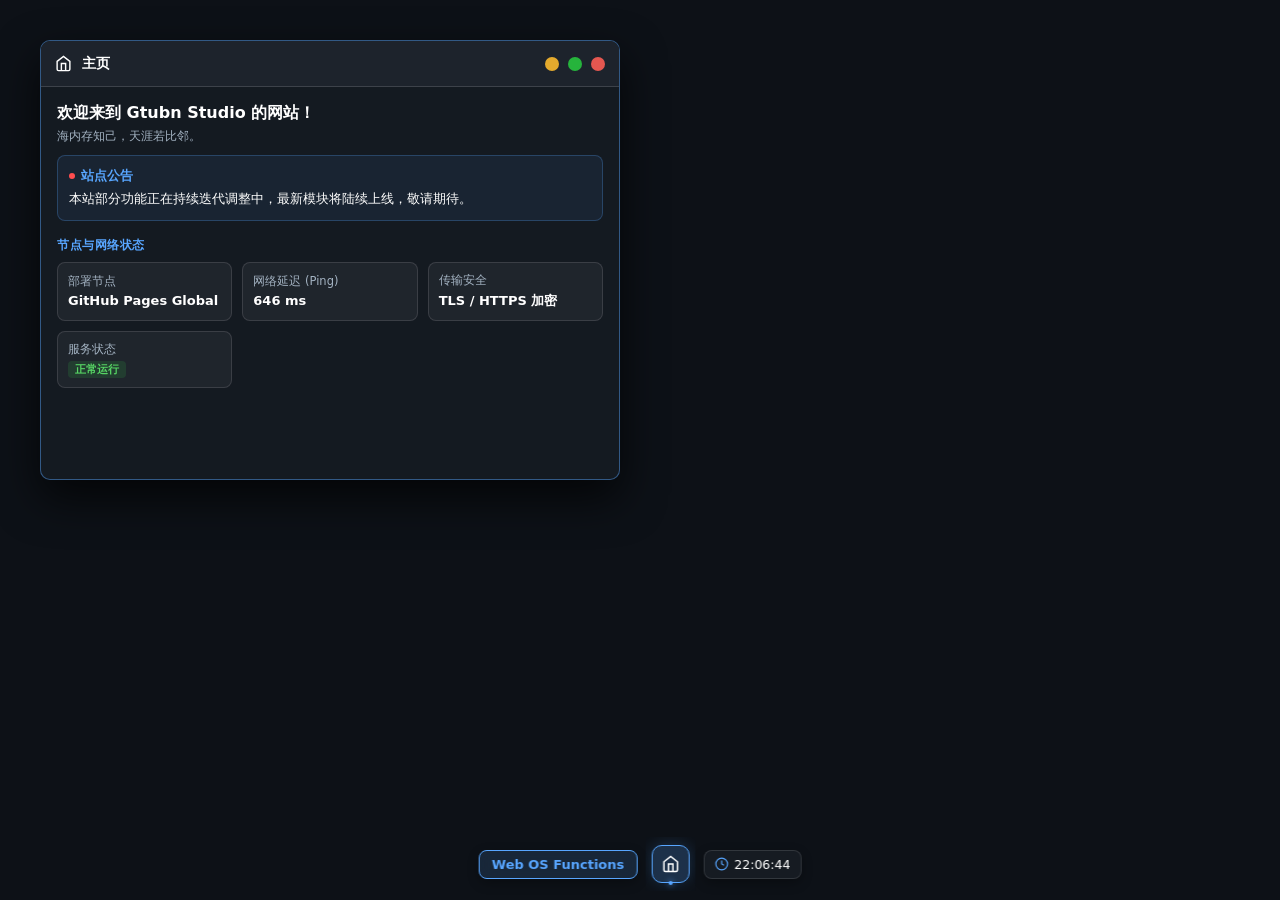
==== index.html @ e44805b4 "Update index.html" ====
<!DOCTYPE html>
<html lang="zh-CN">
<head>
    <meta charset="UTF-8">
    <meta name="viewport" content="width=device-width, initial-scale=1.0, maximum-scale=1.0, user-scalable=no, viewport-fit=cover">
    <title>Gtubn Studio Web OS</title>

    <link rel="icon" href="media/weblogo.png" type="image/png">
    <link rel="icon" href="media/weblogo.ico" type="image/x-icon">
    <link rel="apple-touch-icon" sizes="180x180" href="media/weblogo.png">
    <meta name="apple-mobile-web-app-title" content="Gtubn Studio">
    <meta name="apple-mobile-web-app-capable" content="yes">

    <style>
        :root {
            --bg: #0d1117; 
            --panel: rgba(22, 27, 34, 0.94); 
            --panel-solid: #161b22;
            --border: rgba(255, 255, 255, 0.14);
            --border-glow: rgba(88, 166, 255, 0.45);
            --text: #ffffff; 
            --muted: #a3b3c2; 
            --accent: #58a6ff;
            --accent-glow: rgba(88, 166, 255, 0.25);
            --card-inner: rgba(255, 255, 255, 0.05);
            --card-inner-border: rgba(255, 255, 255, 0.12);
            --taskbar-bg: rgba(13, 17, 23, 0.92);
            --win-header: rgba(30, 36, 44, 0.98);
            
            --font-ui: system-ui, -apple-system, BlinkMacSystemFont, "Segoe UI", Roboto, "Helvetica Neue", Arial, "Microsoft YaHei", sans-serif;
            --font-code: "Cascadia Code", "Fira Code", Consolas, Monaco, "Courier New", monospace;

            /* 微调动画曲线：移除溢出超越量，保持平滑微幅过度 */
            --ease-spring: cubic-bezier(0.25, 1, 0.5, 1);
            --ease-out-back: cubic-bezier(0.25, 1, 0.5, 1);
            --ease-smooth: cubic-bezier(0.16, 1, 0.3, 1);
        }

        * { 
            box-sizing: border-box; margin: 0; padding: 0; 
            user-select: none; -webkit-user-select: none;
            -webkit-tap-highlight-color: transparent; 
        }
        
        body {
            font-family: var(--font-ui);
            -webkit-font-smoothing: antialiased;
            -moz-osx-font-smoothing: grayscale;
            background: var(--bg); color: var(--text);
            height: 100vh; width: 100vw; overflow: hidden; position: relative;
        }

        #desktop {
            position: absolute; top: 0; left: 0; right: 0; bottom: 64px;
            z-index: 1; pointer-events: none;
        }

        .window {
            position: absolute; min-width: 290px; min-height: 200px;
            background: var(--panel); backdrop-filter: blur(20px); -webkit-backdrop-filter: blur(20px);
            border: 1px solid var(--border); border-radius: 10px;
            box-shadow: 0 14px 36px rgba(0, 0, 0, 0.55);
            display: flex; flex-direction: column; overflow: hidden;
            
            opacity: 0; 
            transform: scale(0.95) translateY(10px); 
            pointer-events: none;
            z-index: 10;

            transition: opacity 0.22s var(--ease-smooth),
                        transform 0.22s var(--ease-smooth),
                        width 0.25s var(--ease-smooth),
                        height 0.25s var(--ease-smooth),
                        top 0.25s var(--ease-smooth),
                        left 0.25s var(--ease-smooth);
        }
        
        .window.active { 
            opacity: 1; 
            transform: scale(1) translateY(0); 
            pointer-events: auto;
        }
        .window.focused { 
            border-color: var(--border-glow); 
            box-shadow: 0 18px 44px rgba(0, 0, 0, 0.7); 
        }
        
        .window.minimized { 
            opacity: 0; 
            transform: scale(0.9) translateY(30px); 
            pointer-events: none; 
        }

        /* 拖拽过程中的事件隔离 */
        body.is-dragging iframe, 
        body.is-dragging .window-body,
        body.is-dragging .info-card {
            pointer-events: none !important;
        }
        
        body.is-dragging .window.is-dragging-target {
            transition: none !important;
            animation: none !important;
            will-change: top, left;
        }

        .window-header {
            height: 46px; background: var(--win-header); border-bottom: 1px solid var(--border);
            display: flex; align-items: center; justify-content: space-between;
            padding: 0 14px; cursor: move; user-select: none; flex-shrink: 0; touch-action: none;
        }
        .window-title { 
            font-size: 14px; font-weight: 600; color: var(--text); 
            font-family: var(--font-ui); letter-spacing: 0.3px; 
            display: flex; align-items: center; gap: 10px;
        }
        .window-title svg {
            width: 17px; height: 17px; stroke: var(--accent); fill: none; flex-shrink: 0;
        }
        .window-title svg circle.dot-fill {
            fill: var(--accent); stroke: none;
        }
        .window-controls { display: flex; gap: 9px; align-items: center; }
        .win-btn {
            width: 14px; height: 14px; border-radius: 50%; border: none; cursor: pointer;
            opacity: 0.88; transition: opacity 0.15s, transform 0.15s; display: flex; align-items: center; justify-content: center;
            touch-action: manipulation;
        }
        .win-btn-close { background: #ff5f56; }
        .win-btn-min { background: #ffbd2e; }
        .win-btn-max { background: #27c93f; }
        .win-btn:hover { opacity: 1; transform: scale(1.06); }

        .window-body { 
            flex: 1; padding: 16px; overflow-y: auto; color: var(--text); position: relative; 
            -webkit-overflow-scrolling: touch;
        }
        .window-body::-webkit-scrollbar { width: 6px; }
        .window-body::-webkit-scrollbar-thumb { background: rgba(255, 255, 255, 0.2); border-radius: 3px; }

        /* 完全无边框透明，中央浮动居中 */
        #taskbar {
            position: absolute; bottom: 12px; left: 50%; transform: translateX(-50%); height: 48px;
            background: transparent; border: none; box-shadow: none; backdrop-filter: none; -webkit-backdrop-filter: none;
            z-index: 9999; display: flex; align-items: center; justify-content: center; gap: 8px; padding: 0;
            max-width: 90vw; pointer-events: none;
            transition: all 0.3s var(--ease-smooth);
        }
        #taskbar > * { pointer-events: auto; }

        .taskbar-left, .taskbar-right { display: flex; align-items: center; gap: 8px; flex-shrink: 0; }
        .taskbar-center { 
            display: flex; align-items: center; gap: 8px; overflow-x: auto; flex-shrink: 1; 
            padding: 8px 6px; margin: -8px 0; scroll-behavior: smooth;
        }
        .taskbar-center::-webkit-scrollbar { display: none; }

        .start-btn {
            display: flex; align-items: center; padding: 6px 12px; border-radius: 8px;
            background: rgba(88, 166, 255, 0.15); border: 1px solid var(--accent);
            color: var(--accent); font-size: 13px; font-weight: 700; font-family: var(--font-ui); cursor: pointer;
            transition: transform 0.25s var(--ease-spring), background 0.2s, color 0.2s, box-shadow 0.25s; flex-shrink: 0; gap: 6px;
            touch-action: manipulation; backdrop-filter: blur(12px); -webkit-backdrop-filter: blur(12px);
            box-shadow: 0 4px 12px rgba(0, 0, 0, 0.3);
        }
        .start-btn svg { width: 15px; height: 15px; fill: var(--accent); transition: fill 0.2s; }
        .start-btn:hover { background: var(--accent); color: #fff; transform: translateY(-2px) scale(1.02); box-shadow: 0 6px 16px rgba(88, 166, 255, 0.4); }
        .start-btn:hover svg { fill: #fff; }
        .start-btn:active { transform: translateY(-1px) scale(0.98); }

        /* 极致优化的应用图标样式与小幅平合弹跳/退场动画 */
        .task-item {
            position: relative;
            display: flex; align-items: center; justify-content: center;
            width: 38px; height: 38px; border-radius: 10px; background: var(--panel-solid);
            border: 1px solid var(--card-inner-border); cursor: pointer;
            flex-shrink: 0; touch-action: manipulation; backdrop-filter: blur(12px); -webkit-backdrop-filter: blur(12px);
            box-shadow: 0 4px 14px rgba(0, 0, 0, 0.4);
            animation: taskPopIn 0.28s var(--ease-smooth);
            transition: transform 0.25s var(--ease-spring), 
                        background 0.2s, 
                        border-color 0.2s, 
                        box-shadow 0.25s;
            will-change: transform, opacity;
        }
        
        /* 底部聚焦指示点 */
        .task-item::after {
            content: '';
            position: absolute;
            bottom: -3px;
            width: 4px;
            height: 4px;
            border-radius: 50%;
            background: var(--accent);
            opacity: 0;
            transform: scale(0);
            transition: transform 0.25s var(--ease-spring), opacity 0.2s;
            box-shadow: 0 0 6px var(--accent);
        }

        .task-item svg { width: 18px; height: 18px; stroke: var(--muted); fill: none; flex-shrink: 0; transition: stroke 0.2s, transform 0.25s var(--ease-spring); }
        .task-item svg circle.dot-fill { fill: var(--muted); stroke: none; transition: fill 0.2s; }
        
        .task-item:hover { 
            background: rgba(255, 255, 255, 0.14); 
            border-color: rgba(255, 255, 255, 0.35); 
            transform: translateY(-2px) scale(1.03); 
            box-shadow: 0 6px 14px rgba(0, 0, 0, 0.5);
        }
        .task-item:hover svg { stroke: var(--text); transform: scale(1.04); }
        .task-item:hover svg circle.dot-fill { fill: var(--text); }
        .task-item:active { transform: translateY(-1px) scale(0.97); }

        .task-item.active { 
            background: rgba(88, 166, 255, 0.22); 
            border-color: var(--accent); 
            box-shadow: 0 0 16px var(--accent-glow), 0 4px 14px rgba(0, 0, 0, 0.4); 
        }
        .task-item.active svg { stroke: #79c0ff; }
        .task-item.active svg circle.dot-fill { fill: #79c0ff; }
        .task-item.active::after { opacity: 1; transform: scale(1); }

        /* 图标出现动画：微幅提升，不冲出边界 */
        @keyframes taskPopIn {
            0% { 
                opacity: 0; 
                transform: scale(0.92) translateY(6px); 
            }
            100% { 
                opacity: 1; 
                transform: scale(1) translateY(0); 
            }
        }

        /* 图标移除淡出动画类 */
        .task-item.removing {
            animation: taskPopOut 0.2s var(--ease-smooth) forwards !important;
            pointer-events: none;
        }

        @keyframes taskPopOut {
            0% { opacity: 1; transform: scale(1) translateY(0); }
            100% { opacity: 0; transform: scale(0.9) translateY(6px); }
        }

        .tray-item { 
            display: flex; align-items: center; gap: 6px;
            font-size: 12.5px; font-family: var(--font-ui); color: var(--text); padding: 6px 10px; border-radius: 8px; 
            background: var(--panel-solid); border: 1px solid var(--card-inner-border); flex-shrink: 0; 
            backdrop-filter: blur(12px); -webkit-backdrop-filter: blur(12px);
            box-shadow: 0 4px 12px rgba(0, 0, 0, 0.3);
            transition: transform 0.25s var(--ease-spring);
        }
        .tray-item:hover { transform: translateY(-1px); }
        .tray-item svg { width: 14px; height: 14px; stroke: var(--accent); fill: none; }

        /* 开始菜单调整 */
        #start-menu {
            position: absolute; bottom: 68px; left: 50%; transform: translateX(-50%); width: 270px;
            background: var(--panel-solid); border: 1px solid var(--border);
            border-radius: 12px; padding: 12px; box-shadow: 0 16px 40px rgba(0,0,0,0.65);
            z-index: 10000; display: none; flex-direction: column; gap: 8px;
            backdrop-filter: blur(16px); -webkit-backdrop-filter: blur(16px);
        }
        #start-menu.active { 
            display: flex; 
            animation: slideUp 0.22s var(--ease-smooth) forwards; 
        }
        #start-menu.closing {
            animation: slideDown 0.18s var(--ease-smooth) forwards;
        }

        .start-header { display: flex; align-items: center; gap: 12px; border-bottom: 1px solid var(--border); padding-bottom: 10px; }
        .start-app-btn {
            display: flex; align-items: center; justify-content: flex-start; gap: 10px;
            height: 36px; padding-left: 12px; border-radius: 6px;
            background: var(--card-inner); border: 1px solid var(--card-inner-border);
            color: var(--text); font-size: 12.5px; font-family: var(--font-ui); font-weight: 500; cursor: pointer;
            transition: all 0.2s var(--ease-smooth);
            touch-action: manipulation;
        }
        .start-app-btn svg { width: 16px; height: 16px; stroke: var(--muted); fill: none; flex-shrink: 0; transition: stroke 0.2s; }
        .start-app-btn svg circle.dot-fill { fill: currentColor; stroke: none; }
        .start-app-btn:hover { background: rgba(88, 166, 255, 0.15); border-color: var(--accent); color: var(--accent); transform: translateX(2px); }
        .start-app-btn:hover svg { stroke: var(--accent); }
        .start-app-btn:hover svg circle.dot-fill { fill: var(--accent); }

        .info-grid { display: grid; grid-template-columns: repeat(auto-fill, minmax(160px, 1fr)); gap: 10px; }
        .info-card {
            background: var(--card-inner); border: 1px solid var(--card-inner-border);
            border-radius: 8px; padding: 10px; display: flex; flex-direction: column; justify-content: center;
        }
        .info-card .label { font-size: 11.5px; color: var(--muted); margin-bottom: 4px; font-weight: 500; }
        .info-card .value { font-size: 13px; font-weight: 600; color: var(--text); word-break: break-all; }

        .notice-box {
            padding: 11px; background: rgba(88, 166, 255, 0.08); border: 1px solid var(--accent-glow);
            border-radius: 8px; margin-top: 10px; font-size: 12.5px; color: var(--text); line-height: 1.5;
        }
        .notice-header { display: flex; align-items: center; gap: 6px; color: var(--accent); font-weight: 600; margin-bottom: 4px; }
        .notice-dot { width: 6px; height: 6px; background-color: #ff4d4f; border-radius: 50%; }

        .badge { font-size: 11px; padding: 2px 7px; border-radius: 4px; background: rgba(88, 166, 255, 0.2); color: #79c0ff; font-weight: 600; }
        .badge.online { background: rgba(46, 160, 67, 0.2); color: #56d364; }
        .badge.offline { background: rgba(248, 81, 73, 0.2); color: #f85149; }

        .action-btn { background: rgba(88, 166, 255, 0.15); border: 1px solid var(--accent); color: var(--accent); padding: 5px 12px; border-radius: 6px; font-size: 12px; font-family: var(--font-ui); font-weight: 600; cursor: pointer; flex-shrink: 0; touch-action: manipulation; text-decoration: none; display: inline-flex; align-items: center; justify-content: center; transition: all 0.2s var(--ease-smooth); }
        .action-btn:hover { background: var(--accent); color: #fff; transform: translateY(-1px); }

        .ua-box { 
            padding: 10px; background: var(--card-inner); border: 1px solid var(--card-inner-border); 
            border-radius: 6px; font-family: var(--font-code); font-size: 11.5px; color: var(--text); 
            word-break: break-all; line-height: 1.5; 
        }
        
        .section-sub-title { margin: 16px 0 8px 0; font-size: 12px; color: var(--accent); font-weight: 700; letter-spacing: 0.5px; }

        .inner-frame-box { background: var(--card-inner); border: 1px solid var(--card-inner-border); border-radius: 6px; height: 100%; overflow: hidden; }
        .embedded-iframe { width: 100%; height: 100%; border: none; }
        
        .social-links { display: grid; grid-template-columns: repeat(auto-fit, minmax(120px, 1fr)); gap: 8px; }
        .social-btn { display: flex; align-items: center; justify-content: center; gap: 6px; height: 34px; border-radius: 6px; background: var(--card-inner); border: 1px solid var(--border); color: var(--text); text-decoration: none; font-size: 12px; font-family: var(--font-ui); font-weight: 500; touch-action: manipulation; transition: all 0.2s; }
        .social-btn svg { width: 14px; height: 14px; fill: currentColor; }
        .social-btn:hover { border-color: var(--accent); color: var(--accent); transform: translateY(-1px); }

        .resource-card {
            background: var(--card-inner);
            border: 1px solid var(--card-inner-border);
            border-radius: 8px;
            padding: 12px 14px;
            margin-bottom: 10px;
            display: flex;
            align-items: center;
            justify-content: space-between;
            gap: 12px;
        }
        .resource-info {
            display: flex;
            flex-direction: column;
            gap: 4px;
        }
        .resource-title {
            font-size: 13.5px;
            font-weight: 600;
            color: var(--text);
        }
        .resource-desc {
            font-size: 11.5px;
            color: var(--muted);
        }

        /* 商店风格详情页样式 */
        .store-header {
            display: flex;
            align-items: center;
            gap: 16px;
            background: var(--card-inner);
            padding: 16px;
            border-radius: 8px;
            border: 1px solid var(--card-inner-border);
            margin-bottom: 16px;
        }
        .store-icon {
            width: 64px;
            height: 64px;
            background: rgba(88, 166, 255, 0.1);
            border: 1px solid var(--accent-glow);
            border-radius: 12px;
            display: flex;
            align-items: center;
            justify-content: center;
            flex-shrink: 0;
            overflow: hidden;
        }
        .store-icon img {
            width: 100%;
            height: 100%;
            object-fit: contain;
        }
        .store-main-info {
            flex: 1;
            display: flex;
            flex-direction: column;
            gap: 6px;
        }
        .store-title {
            font-size: 16px;
            font-weight: 700;
            color: var(--text);
        }
        .store-tagline {
            font-size: 12px;
            color: var(--muted);
        }
        .store-btn-download {
            background: var(--accent);
            color: #fff;
            padding: 8px 20px;
            border-radius: 6px;
            font-size: 13px;
            font-weight: 600;
            border: none;
            cursor: pointer;
            text-decoration: none;
            display: inline-flex;
            align-items: center;
            gap: 6px;
            transition: opacity 0.15s, transform 0.2s var(--ease-smooth);
        }
        .store-btn-download:hover {
            opacity: 0.95;
            transform: translateY(-1px);
        }
        .store-meta-grid {
            display: grid;
            grid-template-columns: repeat(3, 1fr);
            gap: 8px;
            margin-bottom: 16px;
        }
        .store-meta-item {
            background: var(--card-inner);
            border: 1px solid var(--card-inner-border);
            border-radius: 6px;
            padding: 8px;
            text-align: center;
        }
        .store-meta-item .meta-label {
            font-size: 11px;
            color: var(--muted);
        }
        .store-meta-item .meta-val {
            font-size: 12.5px;
            font-weight: 600;
            color: var(--text);
            margin-top: 2px;
        }
        .store-description {
            font-size: 12.5px;
            line-height: 1.6;
            color: var(--text);
            background: var(--card-inner);
            padding: 12px;
            border-radius: 8px;
            border: 1px solid var(--card-inner-border);
        }

        /* 菜单弹窗微幅平滑展开，收窄缩放基准 */
        @keyframes slideUp { 
            from { opacity: 0; transform: translate(-50%, 8px) scale(0.97); } 
            to { opacity: 1; transform: translate(-50%, 0) scale(1); } 
        }

        @keyframes slideDown {
            from { opacity: 1; transform: translate(-50%, 0) scale(1); }
            to { opacity: 0; transform: translate(-50%, 8px) scale(0.97); }
        }

        /* 移动端全面适配调整 */
        @media (max-width: 768px) {
            .window { 
                width: 100vw !important; 
                left: 0 !important; 
                max-height: calc(100vh - 64px) !important;
                border-radius: 0 !important; 
            }
            .window-controls { gap: 12px; }
            .win-btn { width: 15px; height: 15px; }
            #taskbar { 
                bottom: 8px; 
                left: 0 !important;
                transform: none !important;
                width: 100% !important;
                max-width: 100vw !important; 
                justify-content: space-between !important;
                padding-left: max(8px, env(safe-area-inset-left)) !important;
                padding-right: max(8px, env(safe-area-inset-right)) !important;
                gap: 4px;
            }
            .start-btn { 
                padding: 5px 8px; 
                font-size: 11.5px; 
                gap: 4px;
            }
            .start-btn svg { width: 13px; height: 13px; }
            #start-menu { width: calc(100vw - 24px); left: 50%; transform: translateX(-50%); bottom: 68px; }
            .info-grid { grid-template-columns: repeat(2, 1fr); }
            #taskbar-apps { 
                display: flex !important; 
                margin: 0 2px; 
                gap: 4px;
                padding: 4px 2px;
                flex: 1;
                justify-content: center;
            }
            .task-item { width: 32px; height: 32px; }
            .task-item svg { width: 16px; height: 16px; }
            .tray-item { font-size: 11px; padding: 4px 6px; gap: 4px; }
            .tray-item svg { width: 12px; height: 12px; }
        }
    </style>
</head>
<body>

    <main id="desktop"></main>

    <!-- 窗口 1: Home -->
    <div class="window" id="win-home" style="width: 580px; height: 440px; top: 40px; left: 40px;">
        <div class="window-header" onmousedown="wm.startDrag(event, 'home')" ontouchstart="wm.startDrag(event, 'home')" ondblclick="wm.maximize('home')">
            <div class="window-title">
                <svg viewBox="0 0 24 24"><path d="M3 9l9-7 9 7v11a2 2 0 0 1-2 2H5a2 2 0 0 1-2-2z" stroke="currentColor" stroke-width="2" fill="none"></path><polyline points="9 22 9 12 15 12 15 22" stroke="currentColor" stroke-width="2" fill="none"></polyline></svg>
                <span>主页</span>
            </div>
            <div class="window-controls">
                <button class="win-btn win-btn-min" onclick="wm.minimize('home')"></button>
                <button class="win-btn win-btn-max" onclick="wm.maximize('home')"></button>
                <button class="win-btn win-btn-close" onclick="wm.close('home')"></button>
            </div>
        </div>
        <div class="window-body">
            <h3 style="font-size: 16px;">欢迎来到 Gtubn Studio 的网站！</h3>
            <p style="color: var(--muted); font-size: 12px; margin-top: 4px;">海内存知己，天涯若比邻。</p>
            
            <div class="notice-box">
                <div class="notice-header"><span class="notice-dot"></span> 站点公告</div>
                <div>本站部分功能正在持续迭代调整中，最新模块将陆续上线，敬请期待。</div>
            </div>

            <div class="section-sub-title">节点与网络状态</div>
            <div class="info-grid">
                <div class="info-card"><div class="label">部署节点</div><div class="value">GitHub Pages Global</div></div>
                <div class="info-card"><div class="label">网络延迟 (Ping)</div><div class="value" id="ping-time">计算中...</div></div>
                <div class="info-card"><div class="label">传输安全</div><div class="value">TLS / HTTPS 加密</div></div>
                <div class="info-card"><div class="label">服务状态</div><div class="value"><span class="badge online">正常运行</span></div></div>
            </div>
        </div>
    </div>

    <!-- 窗口 2: Env -->
    <div class="window" id="win-env" style="width: 660px; height: 480px; top: 40px; left: 650px;">
        <div class="window-header" onmousedown="wm.startDrag(event, 'env')" ontouchstart="wm.startDrag(event, 'env')" ondblclick="wm.maximize('env')">
            <div class="window-title">
                <svg viewBox="0 0 24 24"><rect x="2" y="3" width="20" height="14" rx="2" ry="2" stroke="currentColor" stroke-width="2" fill="none"></rect><line x1="8" y1="21" x2="16" y2="21" stroke="currentColor" stroke-width="2"></line><line x1="12" y1="17" x2="12" y2="21" stroke="currentColor" stroke-width="2"></line></svg>
                <span>环境检测</span>
            </div>
            <div class="window-controls">
                <button class="win-btn win-btn-min" onclick="wm.minimize('env')"></button>
                <button class="win-btn win-btn-max" onclick="wm.maximize('env')"></button>
                <button class="win-btn win-btn-close" onclick="wm.close('env')"></button>
            </div>
        </div>
        <div class="window-body">
            <div style="display: flex; justify-content: space-between; align-items: center; margin-bottom: 12px;">
                <span style="font-size: 12.5px; font-weight: 600; color: var(--accent);">详细诊断卡片列表</span>
                <button class="action-btn" id="copy-btn">复制诊断报告</button>
            </div>
            
            <div class="info-grid">
                <div class="info-card"><div class="label">浏览器核心</div><div class="value" id="env-browser">检测中...</div></div>
                <div class="info-card"><div class="label">操作系统</div><div class="value" id="env-os">检测中...</div></div>
                <div class="info-card"><div class="label">首选语言</div><div class="value" id="env-lang">检测中...</div></div>
                <div class="info-card"><div class="label">网络连接状态</div><div class="value" id="env-online">检测中...</div></div>
                <div class="info-card"><div class="label">屏幕分辨率</div><div class="value" id="env-screen">检测中...</div></div>
                <div class="info-card"><div class="label">CPU 逻辑核心数</div><div class="value" id="env-cpu">检测中...</div></div>
                <div class="info-card"><div class="label">GPU 渲染器</div><div class="value" id="env-gpu">检测中...</div></div>
                <div class="info-card"><div class="label">WebGL 2.0 支持</div><div class="value" id="env-webgl2">检测中...</div></div>
                <div class="info-card"><div class="label">WebAssembly (WASM)</div><div class="value" id="env-wasm">检测中...</div></div>
                <div class="info-card"><div class="label">电池与电源状态</div><div class="value" id="env-battery">检测中...</div></div>
                <div class="info-card"><div class="label">设备内存估计</div><div class="value" id="env-ram">检测中...</div></div>
                <div class="info-card"><div class="label">触控支持</div><div class="value" id="env-touch">检测中...</div></div>
                <div class="info-card"><div class="label">当前时区</div><div class="value" id="env-tz">检测中...</div></div>
                <div class="info-card"><div class="label">Cookie 启用</div><div class="value" id="env-cookie">检测中...</div></div>
            </div>

            <div class="section-sub-title">USER-AGENT 详细信息</div>
            <div class="ua-box" id="env-ua">检测中...</div>
        </div>
    </div>

    <!-- 窗口 3: Resources (资源中心) -->
    <div class="window" id="win-resources" style="width: 580px; height: 420px; top: 120px; left: 200px;">
        <div class="window-header" onmousedown="wm.startDrag(event, 'resources')" ontouchstart="wm.startDrag(event, 'resources')" ondblclick="wm.maximize('resources')">
            <div class="window-title">
                <svg viewBox="0 0 24 24"><path d="M21 15v4a2 2 0 0 1-2 2H5a2 2 0 0 1-2-2v-4" stroke="currentColor" stroke-width="2" fill="none"></path><polyline points="7 10 12 15 17 10" stroke="currentColor" stroke-width="2" fill="none"></polyline><line x1="12" y1="15" x2="12" y2="3" stroke="currentColor" stroke-width="2"></line></svg>
                <span>资源中心</span>
            </div>
            <div class="window-controls">
                <button class="win-btn win-btn-min" onclick="wm.minimize('resources')"></button>
                <button class="win-btn win-btn-max" onclick="wm.maximize('resources')"></button>
                <button class="win-btn win-btn-close" onclick="wm.close('resources')"></button>
            </div>
        </div>
        <div class="window-body">
            <div class="section-sub-title" style="margin-top: 0;">软件与工具下载</div>
            
            <div class="resource-card">
                <div class="resource-info">
                    <div class="resource-title">创建 Windows To Go 工作区</div>
                    <div class="resource-desc">创建 Windows To Go 工作区（Windows 10 1909 原生提取）安装程序</div>
                </div>
                <button class="action-btn" onclick="showAppDetail('wtg')">详情</button>
            </div>
            
            <div class="notice-box" style="margin-top: 14px; font-size: 11.5px; color: var(--muted); border-color: var(--card-inner-border);">
                <div class="notice-header" style="color: var(--muted); font-size: 12px;">免责声明与版权提示</div>
                <div>本站软件来源于我们个人收集、原生提取或开源社区，版权归属原作者或原版权方所有。本站仅提供存储与下载服务，不承担因使用第三方软件所引起的任何直接或间接法律责任。使用相关工具前请了解其用途并自行承担相应风险。</div>
            </div>
        </div>
    </div>

    <!-- 窗口 3.5: Resource Details -->
    <div class="window" id="win-res-detail" style="width: 540px; height: 430px; top: 150px; left: 260px;">
        <div class="window-header" onmousedown="wm.startDrag(event, 'res-detail')" ontouchstart="wm.startDrag(event, 'res-detail')" ondblclick="wm.maximize('res-detail')">
            <div class="window-title">
                <svg viewBox="0 0 24 24"><path d="M6 2L3 6v14a2 2 0 0 0 2 2h14a2 2 0 0 0 2-2V6l-3-4z" stroke="currentColor" stroke-width="2" fill="none"></path><line x1="3" y1="6" x2="21" y2="6" stroke="currentColor" stroke-width="2"></line><path d="M16 10a4 4 0 0 1-8 0" stroke="currentColor" stroke-width="2" fill="none"></path></svg>
                <span id="res-detail-win-title">应用详情</span>
            </div>
            <div class="window-controls">
                <button class="win-btn win-btn-min" onclick="wm.minimize('res-detail')"></button>
                <button class="win-btn win-btn-max" onclick="wm.maximize('res-detail')"></button>
                <button class="win-btn win-btn-close" onclick="wm.close('res-detail')"></button>
            </div>
        </div>
        <div class="window-body">
            <div class="store-header">
                <div class="store-icon">
                    <img id="res-detail-icon" src="" alt="App Logo">
                </div>
                <div class="store-main-info">
                    <div class="store-title" id="res-detail-name">--</div>
                    <div class="store-tagline" id="res-detail-tagline">--</div>
                    <div style="margin-top: 6px;">
                        <a class="store-btn-download" id="res-detail-dl-btn" href="#" download>
                            <svg style="width:14px;height:14px;fill:none;stroke:currentColor;" viewBox="0 0 24 24"><path d="M21 15v4a2 2 0 0 1-2 2H5a2 2 0 0 1-2-2v-4" stroke-width="2"></path><polyline points="7 10 12 15 17 10" stroke-width="2"></polyline><line x1="12" y1="15" x2="12" y2="3" stroke-width="2"></line></svg>
                            立即下载
                        </a>
                    </div>
                </div>
            </div>

            <div class="store-meta-grid">
                <div class="store-meta-item">
                    <div class="meta-label">软件类型</div>
                    <div class="meta-val" id="res-detail-type">--</div>
                </div>
                <div class="store-meta-item">
                    <div class="meta-label">适用系统</div>
                    <div class="meta-val" id="res-detail-sys">--</div>
                </div>
                <div class="store-meta-item">
                    <div class="meta-label">来源分类</div>
                    <div class="meta-val" id="res-detail-source">--</div>
                </div>
            </div>

            <div class="section-sub-title" style="margin-top:0;">软件介绍</div>
            <div class="store-description" id="res-detail-desc">
                --
            </div>
        </div>
    </div>

    <!-- 窗口 4: Search -->
    <div class="window" id="win-blank" style="width: 580px; height: 420px; top: 360px; left: 100px;">
        <div class="window-header" onmousedown="wm.startDrag(event, 'blank')" ontouchstart="wm.startDrag(event, 'blank')" ondblclick="wm.maximize('blank')">
            <div class="window-title">
                <svg viewBox="0 0 24 24"><rect x="3" y="3" width="18" height="18" rx="2" ry="2" stroke="currentColor" stroke-width="2" fill="none"></rect><line x1="3" y1="9" x2="21" y2="9" stroke="currentColor" stroke-width="2"></line><line x1="9" y1="21" x2="9" y2="9" stroke="currentColor" stroke-width="2"></line></svg>
                <span>Web OS Search (BETA)</span>
            </div>
            <div class="window-controls">
                <button class="win-btn win-btn-min" onclick="wm.minimize('blank')"></button>
                <button class="win-btn win-btn-max" onclick="wm.maximize('blank')"></button>
                <button class="win-btn win-btn-close" onclick="wm.close('blank')"></button>
            </div>
        </div>
        <div class="window-body" style="padding: 8px;">
            <div class="inner-frame-box">
                <iframe src="otherpages/embeddedweb.html" class="embedded-iframe"></iframe>
            </div>
        </div>
    </div>

    <!-- 窗口 5: About -->
    <div class="window" id="win-about" style="width: 440px; height: 390px; top: 360px; left: 720px;">
        <div class="window-header" onmousedown="wm.startDrag(event, 'about')" ontouchstart="wm.startDrag(event, 'about')" ondblclick="wm.maximize('about')">
            <div class="window-title">
                <svg viewBox="0 0 24 24"><circle cx="12" cy="12" r="10" stroke="currentColor" stroke-width="2" fill="none"></circle><line x1="12" y1="16" x2="12" y2="12" stroke="currentColor" stroke-width="2"></line><circle class="dot-fill" cx="12" cy="8" r="1"></circle></svg>
                <span>关于 Web OS</span>
            </div>
            <div class="window-controls">
                <button class="win-btn win-btn-min" onclick="wm.minimize('about')"></button>
                <button class="win-btn win-btn-max" onclick="wm.maximize('about')"></button>
                <button class="win-btn win-btn-close" onclick="wm.close('about')"></button>
            </div>
        </div>
        <div class="window-body">
            <div style="text-align: center; margin-bottom: 14px;">
                <img src="media/logo.jpeg" alt="Gtubn Studio Logo" style="width: 120px; height: 67.5px; aspect-ratio: 16 / 9; object-fit: contain; border-radius: 8px; border: 1px solid var(--border); box-shadow: 0 4px 12px rgba(0,0,0,0.3);">
                <h4 style="margin-top: 8px; font-size: 15px; font-weight: 700;">Gtubn Studio</h4>
                <p style="font-size: 11.5px; color: var(--muted);">&copy; 2026 Gtubn Studio, All Rights Reserved.</p>
            </div>
            <div style="font-size: 12px; line-height: 1.7; color: var(--muted); background: var(--card-inner); padding: 10px; border-radius: 8px; border: 1px solid var(--card-inner-border);">
                <p><strong style="color:var(--text)">Web 主办：</strong> Gtubn Studio 总理部</p>
                <p><strong style="color:var(--text)">Web 源代码：</strong> Gtubn Studio 技术宣传部</p>
                <p><strong style="color:var(--text)">Web 呈现服务：</strong> GitHub Pages</p>
            </div>
            <div class="social-links" style="margin-top: 12px;">
                <a href="https://www.douyin.com/user/MS4wLjABAAAA6nr-DmGgVuEr7MlgEWJX9GgkaFzZDaOBe3FCrgVJ4xZhi5Th--6S2MfE2Wzd7oUe" target="_blank" class="social-btn">
                    抖音（粤区）
                </a>
                <a href="https://space.bilibili.com/3546678657289013" target="_blank" class="social-btn">
                    哔哩哔哩（粤区）
                </a>
            </div>
        </div>
    </div>

    <!-- 开始菜单 -->
    <div id="start-menu">
        <div class="start-header">
            <img src="media/logo.jpeg" alt="Gtubn OS Logo" style="width: 56px; height: 31.5px; aspect-ratio: 16 / 9; object-fit: contain; border-radius: 4px; border: 1px solid var(--border);">
            <div>
                <div style="font-weight: 600; font-size: 13px;">Gtubn Studio Web OS</div>
                <div style="font-size: 11px; color: var(--muted);">IT Web OS</div>
            </div>
        </div>
        <div style="display: flex; flex-direction: column; gap: 6px;">
            <div class="start-app-btn" onclick="wm.open('home'); closeStartMenu();">
                <svg viewBox="0 0 24 24"><path d="M3 9l9-7 9 7v11a2 2 0 0 1-2 2H5a2 2 0 0 1-2-2z" stroke="currentColor" stroke-width="2" fill="none"></path><polyline points="9 22 9 12 15 12 15 22" stroke="currentColor" stroke-width="2" fill="none"></polyline></svg>
                主页
            </div>
            <div class="start-app-btn" onclick="wm.open('env'); closeStartMenu();">
                <svg viewBox="0 0 24 24"><rect x="2" y="3" width="20" height="14" rx="2" ry="2" stroke="currentColor" stroke-width="2" fill="none"></rect><line x1="8" y1="21" x2="16" y2="21" stroke="currentColor" stroke-width="2"></line><line x1="12" y1="17" x2="12" y2="21" stroke="currentColor" stroke-width="2"></line></svg>
                环境检测
            </div>
            <div class="start-app-btn" onclick="wm.open('resources'); closeStartMenu();">
                <svg viewBox="0 0 24 24"><path d="M21 15v4a2 2 0 0 1-2 2H5a2 2 0 0 1-2-2v-4" stroke="currentColor" stroke-width="2" fill="none"></path><polyline points="7 10 12 15 17 10" stroke="currentColor" stroke-width="2" fill="none"></polyline><line x1="12" y1="15" x2="12" y2="3" stroke="currentColor" stroke-width="2"></line></svg>
                资源中心
            </div>
            <div class="start-app-btn" onclick="wm.open('blank'); closeStartMenu();">
                <svg viewBox="0 0 24 24"><rect x="3" y="3" width="18" height="18" rx="2" ry="2" stroke="currentColor" stroke-width="2" fill="none"></rect><line x1="3" y1="9" x2="21" y2="9" stroke="currentColor" stroke-width="2"></line><line x1="9" y1="21" x2="9" y2="9" stroke="currentColor" stroke-width="2"></line></svg>
                Web OS Search (BETA)
            </div>
            <div class="start-app-btn" onclick="wm.open('about'); closeStartMenu();">
                <svg viewBox="0 0 24 24"><circle cx="12" cy="12" r="10" stroke="currentColor" stroke-width="2" fill="none"></circle><line x1="12" y1="16" x2="12" y2="12" stroke="currentColor" stroke-width="2"></line><circle class="dot-fill" cx="12" cy="8" r="1"></circle></svg>
                关于 Web OS
            </div>
        </div>
    </div>

    <!-- 底部任务栏 -->
    <footer id="taskbar">
        <div class="taskbar-left">
            <button class="start-btn" onclick="toggleStartMenu(event)">
                Web OS Functions
            </button>
        </div>
        <div class="taskbar-center" id="taskbar-apps"></div>
        <div class="taskbar-right">
            <div class="tray-item">
                <svg viewBox="0 0 24 24" fill="none" stroke="currentColor" stroke-width="2"><circle cx="12" cy="12" r="10"></circle><polyline points="12 6 12 12 16 14"></polyline></svg>
                <span id="tray-clock">00:00:00</span>
            </div>
        </div>
    </footer>

    <script>
        window.addEventListener('contextmenu', (e) => { e.preventDefault(); }, false);

        const appDatabase = {
            'wtg': {
                title: '创建 Windows To Go 工作区',
                tagline: 'Windows 系统原生便携式部署工具',
                icon: 'media/Create a Windows To Go workspace Setup.png',
                downloadUrl: 'gtubnstudio.github.io/files/CreateaWindowsToGoworkspaceSetup.exe',
                type: '系统安装与工具',
                system: 'Windows 10 1909 以上的 Windows 64位操作系统',
                source: 'Windows 10 1909 原生提取',
                description: `
                    <p>本程序从 Windows 10 Version 1909 官方镜像中原生提取，为最后一个原生内置 Windows To Go 制作工具的官方功能封装。</p>
                    <p style="margin-top: 8px;">它可以帮助你将完整的 Windows 操作系统快速部署并安装至移动硬盘或 U 盘等便叠式设备中，打造专属于你的随身 Windows To Go 工作区。</p>
                `
            }
        };

        function showAppDetail(appId) {
            const app = appDatabase[appId];
            if (!app) return;

            document.getElementById('res-detail-win-title').innerText = `应用详情 - ${app.title}`;
            document.getElementById('res-detail-icon').src = app.icon;
            document.getElementById('res-detail-icon').alt = `${app.title} Logo`;
            document.getElementById('res-detail-name').innerText = app.title;
            document.getElementById('res-detail-tagline').innerText = app.tagline;
            document.getElementById('res-detail-dl-btn').href = app.downloadUrl;
            document.getElementById('res-detail-type').innerText = app.type;
            document.getElementById('res-detail-sys').innerText = app.system;
            document.getElementById('res-detail-source').innerText = app.source;
            document.getElementById('res-detail-desc').innerHTML = app.description;

            wm.open('res-detail');
        }

        class WindowManager {
            constructor() {
                this.windows = {};
                this.topZ = 100;
                
                this.dragTarget = null;
                this.dragWinId = null;
                this.dragOffset = { x: 0, y: 0 };
                this.dragReq = null;
                this.mousePos = { x: 0, y: 0 };
                this.activeId = null;

                this.mobileActiveOrder = [];
                this.isMobile = window.innerWidth <= 768;

                this.initEvents();
            }

            register(id) {
                const el = document.getElementById(`win-${id}`);
                if (!el) return;
                this.windows[id] = { 
                    id, 
                    el, 
                    isMaximized: false, 
                    isMinimized: false, 
                    rect: null,
                    desktopRect: {
                        width: el.style.width,
                        height: el.style.height,
                        top: el.style.top,
                        left: el.style.left
                    }
                };

                let lastTouchTime = 0;
                const handleFocus = (e) => {
                    if (e.type === 'touchstart') {
                        lastTouchTime = Date.now();
                        this.focus(id);
                    } else if (e.type === 'mousedown') {
                        if (Date.now() - lastTouchTime < 300) return;
                        this.focus(id);
                    }
                };

                el.addEventListener('mousedown', handleFocus);
                el.addEventListener('touchstart', handleFocus, { passive: true });
            }

            open(id) {
                if (!this.windows[id]) this.register(id);
                const win = this.windows[id];
                if (!win) return;
                
                win.el.classList.remove('minimized');
                win.el.classList.add('active');
                win.isMinimized = false;
                this.focus(id);
                this.renderTaskbar();
            }

            close(id) {
                const win = this.windows[id];
                if (!win) return;
                win.el.classList.remove('active', 'focused', 'minimized');
                if (this.activeId === id) this.activeId = null;

                this.mobileActiveOrder = this.mobileActiveOrder.filter(item => item !== id);

                const mediaEls = win.el.querySelectorAll('video, audio');
                mediaEls.forEach(media => {
                    media.pause();
                    media.currentTime = 0;
                });

                this.renderTaskbar();
                this.updateMobileLayout();
            }

            minimize(id) {
                const win = this.windows[id];
                if (!win) return;
                win.el.classList.add('minimized');
                win.isMinimized = true;
                if (this.activeId === id) this.activeId = null;

                this.mobileActiveOrder = this.mobileActiveOrder.filter(item => item !== id);

                this.renderTaskbar();
                this.updateMobileLayout();
            }

            maximize(id) {
                if (window.innerWidth <= 768) return;
                const win = this.windows[id];
                if (!win) return;
                if (!win.isMaximized) {
                    win.rect = { width: win.el.style.width, height: win.el.style.height, top: win.el.style.top, left: win.el.style.left };
                    win.el.style.width = '100vw';
                    win.el.style.height = 'calc(100vh - 64px)';
                    win.el.style.top = '0px';
                    win.el.style.left = '0px';
                    win.isMaximized = true;
                } else {
                    win.el.style.width = win.rect.width;
                    win.el.style.height = win.rect.height;
                    win.el.style.top = win.rect.top;
                    win.el.style.left = win.rect.left;
                    win.isMaximized = false;
                }
            }

            focus(id) {
                Object.values(this.windows).forEach(w => w.el.classList.remove('focused'));
                const win = this.windows[id];
                if (win && !win.isMinimized) {
                    this.topZ += 1;
                    win.el.style.zIndex = this.topZ;
                    win.el.classList.add('focused');
                    this.activeId = id;

                    if (!this.mobileActiveOrder.includes(id)) {
                        this.mobileActiveOrder.push(id);
                    }
                }
                this.renderTaskbar();
                this.updateMobileLayout();
            }

            toggleTask(id) {
                const win = this.windows[id];
                if (!win) return;
                if (win.isMinimized || !win.el.classList.contains('focused')) {
                    this.open(id);
                } else {
                    this.minimize(id);
                }
            }

            getEventPos(e) {
                if (e.touches && e.touches.length > 0) {
                    return { x: e.touches[0].clientX, y: e.touches[0].clientY };
                }
                return { x: e.clientX, y: e.clientY };
            }

            startDrag(e, id) {
                if (window.innerWidth <= 768) return;
                
                const win = this.windows[id];
                if (!win || win.isMaximized) return;
                
                this.dragTarget = win.el;
                this.dragWinId = id;
                const pos = this.getEventPos(e);
                const rect = win.el.getBoundingClientRect();
                this.dragOffset = { x: pos.x - rect.left, y: pos.y - rect.top };
                
                document.body.classList.add('is-dragging');
                this.dragTarget.classList.add('is-dragging-target');
                this.focus(id);
            }

            updateMobileLayout() {
                if (window.innerWidth > 768) return;

                const activeWins = this.mobileActiveOrder.filter(id => {
                    const w = this.windows[id];
                    return w && w.el.classList.contains('active') && !w.isMinimized;
                });

                let needTaskbarRender = false;

                while (activeWins.length > 2) {
                    const oldestId = activeWins.shift();
                    const winToMin = this.windows[oldestId];
                    if (winToMin) {
                        winToMin.el.classList.add('minimized');
                        winToMin.isMinimized = true;
                        needTaskbarRender = true;
                    }
                    this.mobileActiveOrder = this.mobileActiveOrder.filter(item => item !== oldestId);
                }

                if (needTaskbarRender) {
                    this.renderTaskbar();
                }

                if (activeWins.length === 1) {
                    const win = this.windows[activeWins[0]];
                    if (win) {
                        win.el.style.top = '0px';
                        win.el.style.height = 'calc(100vh - 64px)';
                    }
                } 
                else if (activeWins.length === 2) {
                    const topWin = this.windows[activeWins[0]];
                    const bottomWin = this.windows[activeWins[1]];

                    if (topWin) {
                        topWin.el.style.top = '0px';
                        topWin.el.style.height = 'calc((100vh - 64px) / 2)';
                    }
                    if (bottomWin) {
                        bottomWin.el.style.top = 'calc((100vh - 64px) / 2)';
                        bottomWin.el.style.height = 'calc((100vh - 64px) / 2)';
                    }
                }
            }

            resetDesktopLayout() {
                Object.values(this.windows).forEach(win => {
                    if (!win.isMaximized && win.desktopRect) {
                        win.el.style.width = win.desktopRect.width;
                        win.el.style.height = win.desktopRect.height;
                        win.el.style.top = win.desktopRect.top;
                        win.el.style.left = win.desktopRect.left;
                    }
                });
            }

            initEvents() {
                const moveHandler = (e) => {
                    const pos = this.getEventPos(e);
                    this.mousePos = pos;

                    if (this.dragTarget && !this.dragReq) {
                        this.dragReq = requestAnimationFrame(() => {
                            if (this.dragTarget) {
                                const rect = this.dragTarget.getBoundingClientRect();
                                const winWidth = rect.width;
                                const headerHeight = 46;
                                const taskbarReserved = 64;
                                const minVisibleX = 80;

                                let left = this.mousePos.x - this.dragOffset.x;
                                let top = this.mousePos.y - this.dragOffset.y;

                                top = Math.max(0, Math.min(top, window.innerHeight - taskbarReserved - headerHeight));
                                left = Math.max(-winWidth + minVisibleX, Math.min(left, window.innerWidth - minVisibleX));

                                this.dragTarget.style.left = `${left}px`;
                                this.dragTarget.style.top = `${top}px`;

                                if (this.dragWinId && this.windows[this.dragWinId]) {
                                    this.windows[this.dragWinId].desktopRect.left = `${left}px`;
                                    this.windows[this.dragWinId].desktopRect.top = `${top}px`;
                                }
                            }
                            this.dragReq = null;
                        });
                    }
                };

                const endHandler = () => {
                    if (this.dragTarget) {
                        this.dragTarget.classList.remove('is-dragging-target');
                        this.dragTarget = null;
                        this.dragWinId = null;
                    }
                    document.body.classList.remove('is-dragging');
                };

                window.addEventListener('mousemove', moveHandler, { passive: true });
                window.addEventListener('mouseup', endHandler);
                window.addEventListener('touchmove', moveHandler, { passive: true });
                window.addEventListener('touchend', endHandler);
            }

            clampAllWindows() {
                if (window.innerWidth <= 768) {
                    this.isMobile = true;
                    this.updateMobileLayout();
                    return;
                }

                if (this.isMobile) {
                    this.isMobile = false;
                    this.resetDesktopLayout();
                }

                Object.values(this.windows).forEach(win => {
                    if (win.isMaximized || !win.el.classList.contains('active')) return;
                    
                    const rect = win.el.getBoundingClientRect();
                    let left = parseFloat(win.el.style.left) || 0;
                    let top = parseFloat(win.el.style.top) || 0;

                    const maxTop = window.innerHeight - 64 - 46;
                    const maxLeft = window.innerWidth - 80;
                    const minLeft = -rect.width + 80;

                    if (top > maxTop) win.el.style.top = `${Math.max(0, maxTop)}px`;
                    if (top < 0) win.el.style.top = '0px';
                    if (left > maxLeft) win.el.style.left = `${Math.max(0, maxLeft)}px`;
                    if (left < minLeft) win.el.style.left = `${Math.min(0, minLeft)}px`;

                    win.desktopRect.left = win.el.style.left;
                    win.desktopRect.top = win.el.style.top;
                });
            }

            renderTaskbar() {
                const container = document.getElementById('taskbar-apps');
                if (!container) return;

                const activeApps = Object.values(this.windows).filter(win => win.el.classList.contains('active'));
                
                // 1. 优雅处理移除动画 (Smooth Out Animation)
                Array.from(container.children).forEach(child => {
                    const appId = child.dataset.appId;
                    if (!activeApps.some(w => w.id === appId) && !child.classList.contains('removing')) {
                        child.classList.add('removing');
                        if (child.dataset.timerId) clearTimeout(Number(child.dataset.timerId));
                        
                        const timerId = setTimeout(() => {
                            child.remove();
                        }, 200); // 匹配 taskPopOut 动画时长
                        child.dataset.timerId = timerId;
                    }
                });

                // 2. 动态加载/同步激活状态
                activeApps.forEach(win => {
                    const titleEl = win.el.querySelector('.window-title');
                    const iconSvg = titleEl.querySelector('svg') ? titleEl.querySelector('svg').outerHTML : '';
                    const titleText = titleEl.querySelector('span') ? titleEl.querySelector('span').innerText : titleEl.innerText;
                    const isFocused = win.el.classList.contains('focused') && !win.isMinimized;

                    let item = container.querySelector(`[data-app-id="${win.id}"]`);
                    if (!item) {
                        item = document.createElement('div');
                        item.className = 'task-item';
                        item.dataset.appId = win.id;
                        item.title = titleText;
                        item.innerHTML = `${iconSvg}`;
                        item.onclick = () => this.toggleTask(win.id);
                        
                        // 动画播放完成后移除 keyframe 属性，防止 transform 样式锁定影响 hover/active 弹性
                        item.addEventListener('animationend', (e) => {
                            if (e.animationName === 'taskPopIn') {
                                item.style.animation = 'none';
                            }
                        });

                        container.appendChild(item);
                    } else if (item.classList.contains('removing')) {
                        item.classList.remove('removing');
                        if (item.dataset.timerId) {
                            clearTimeout(Number(item.dataset.timerId));
                            delete item.dataset.timerId;
                        }
                    }

                    if (isFocused) {
                        item.classList.add('active');
                    } else {
                        item.classList.remove('active');
                    }
                });
            }
        }

        const wm = new WindowManager();
        ['home', 'env', 'resources', 'res-detail', 'blank', 'about'].forEach(id => wm.register(id));
        wm.open('home');

        function updateClock() {
            const clockEl = document.getElementById('tray-clock');
            if (clockEl) clockEl.innerText = new Date().toTimeString().split(' ')[0];
        }
        setInterval(updateClock, 1000);
        updateClock();

        function toggleStartMenu(e) {
            if (e) {
                e.stopPropagation();
                if (e.type === 'touchstart') e.preventDefault();
            }
            const menu = document.getElementById('start-menu');
            if (menu.classList.contains('active') && !menu.classList.contains('closing')) {
                closeStartMenu();
            } else {
                menu.classList.remove('closing');
                menu.classList.add('active');
            }
        }

        function closeStartMenu() {
            const menu = document.getElementById('start-menu');
            if (menu.classList.contains('active') && !menu.classList.contains('closing')) {
                menu.classList.add('closing');
                setTimeout(() => {
                    menu.classList.remove('active', 'closing');
                }, 180);
            }
        }

        const dismissStartMenuHandler = (e) => {
            const startMenu = document.getElementById('start-menu');
            const startBtn = document.querySelector('.start-btn');
            if (startMenu.classList.contains('active') && !startMenu.contains(e.target) && !startBtn.contains(e.target)) {
                closeStartMenu();
            }
        };
        document.addEventListener('click', dismissStartMenuHandler);
        document.addEventListener('touchstart', dismissStartMenuHandler, { passive: true });

        function measurePing() {
            const pingEl = document.getElementById('ping-time');
            if (location.protocol === 'file:') {
                if (pingEl) pingEl.innerText = "本地文件环境";
                return;
            }

            const start = performance.now();
            fetch(location.href, { method: 'HEAD', cache: 'no-cache' })
                .then(() => {
                    const duration = Math.round(performance.now() - start);
                    if (pingEl) pingEl.innerText = `${duration} ms`;
                })
                .catch(() => { 
                    if (pingEl) pingEl.innerText = "测量受限"; 
                });
        }
        measurePing();

        function detectEnvironment() {
            const ua = navigator.userAgent;
            let browser = "Unknown Browser", os = "Unknown System";

            if (ua.includes("Edg/")) browser = "Microsoft Edge";
            else if (ua.includes("Chrome")) browser = "Chromium";
            else if (ua.includes("Safari")) browser = "Apple Safari";
            else if (ua.includes("Firefox")) browser = "Mozilla Firefox";

            if (ua.includes("Win")) os = "Windows";
            else if (ua.includes("Mac")) os = "macOS";
            else if (ua.includes("Android")) os = "Android";
            else if (ua.includes("iPhone")) os = "iOS";
            else if (ua.includes("Linux")) os = "Linux";

            document.getElementById('env-browser').innerText = browser;
            document.getElementById('env-os').innerText = os;
            document.getElementById('env-lang').innerText = navigator.language || "未知";
            document.getElementById('env-online').innerHTML = navigator.onLine 
                ? `<span class="badge online">在线</span>` 
                : `<span class="badge offline">离线</span>`;
            document.getElementById('env-screen').innerText = `${window.screen.width} × ${window.screen.height}`;
            document.getElementById('env-cpu').innerText = navigator.hardwareConcurrency ? `${navigator.hardwareConcurrency} 线程` : "未知";
            document.getElementById('env-ram').innerText = navigator.deviceMemory ? `${navigator.deviceMemory} GB` : "未知";
            document.getElementById('env-touch').innerText = ('ontouchstart' in window || navigator.maxTouchPoints > 0) ? "支持" : "不支持";
            document.getElementById('env-tz').innerText = Intl.DateTimeFormat().resolvedOptions().timeZone || "未知";
            document.getElementById('env-cookie').innerText = navigator.cookieEnabled ? "启用" : "禁用";
            document.getElementById('env-ua').innerText = ua;

            try {
                const canvasGl = document.createElement('canvas');
                const gl = canvasGl.getContext('webgl') || canvasGl.getContext('experimental-webgl');
                if (gl) {
                    const debugInfo = gl.getExtension('WEBGL_debug_renderer_info');
                    if (debugInfo && debugInfo.UNMASKED_RENDERER_GL) {
                        document.getElementById('env-gpu').innerText = gl.getParameter(debugInfo.UNMASKED_RENDERER_GL) || "通用 GPU 渲染器";
                    } else {
                        document.getElementById('env-gpu').innerText = gl.getParameter(gl.RENDERER) || "基础硬件加速";
                    }
                } else {
                    document.getElementById('env-gpu').innerText = "不支持 WebGL";
                }
            } catch(e) { 
                document.getElementById('env-gpu').innerText = "受限或不支持"; 
            }

            document.getElementById('env-webgl2').innerText = !!document.createElement('canvas').getContext('webgl2') ? "支持" : "不支持";
            document.getElementById('env-wasm').innerText = (typeof WebAssembly === "object") ? "支持" : "不支持";

            if (navigator.getBattery) {
                navigator.getBattery().then(b => {
                    document.getElementById('env-battery').innerText = `${Math.round(b.level * 100)}%${b.charging ? " (充电中)" : ""}`;
                }).catch(() => { document.getElementById('env-battery').innerText = "受限"; });
            } else {
                document.getElementById('env-battery').innerText = "不受支持";
            }
        }
        detectEnvironment();

        document.getElementById('copy-btn').addEventListener('click', () => {
            const info = `Gtubn Studio OS 环境诊断报告:\n- 浏览器: ${document.getElementById('env-browser').innerText}\n- OS: ${document.getElementById('env-os').innerText}\n- 逻辑 CPU: ${document.getElementById('env-cpu').innerText}\n- GPU: ${document.getElementById('env-gpu').innerText}\n- User-Agent: ${navigator.userAgent}`;
            navigator.clipboard.writeText(info).then(() => alert("完整诊断报告已复制到剪贴板！"));
        });

        window.addEventListener('resize', () => {
            wm.clampAllWindows();
        });
    </script>
</body>
</html>
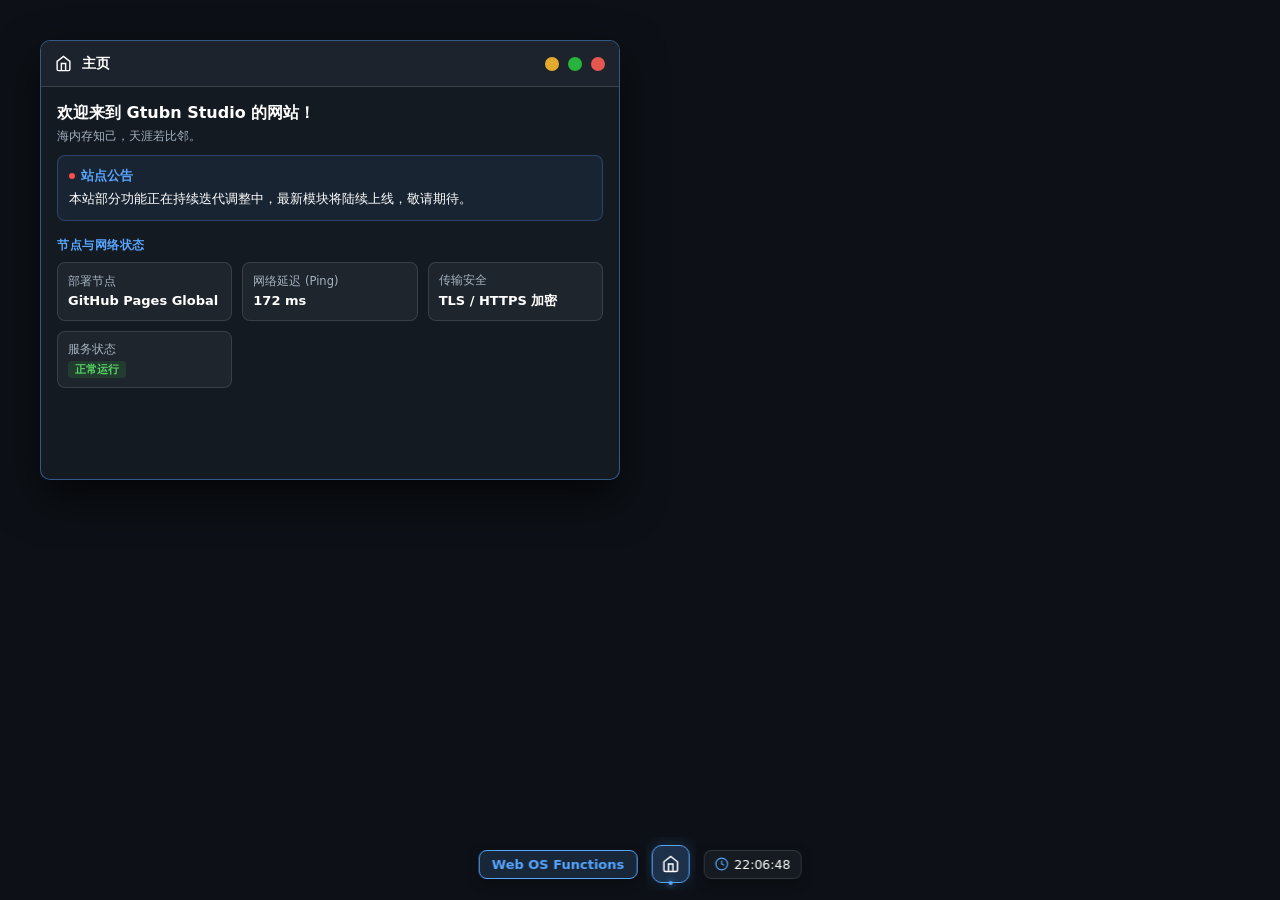
==== commit be38da3e: "Update index.html" ====
--- a/index.html
+++ b/index.html
@@ -772,7 +772,7 @@
                 title: '创建 Windows To Go 工作区',
                 tagline: 'Windows 系统原生便携式部署工具',
                 icon: 'media/Create a Windows To Go workspace Setup.png',
-                downloadUrl: 'gtubnstudio.github.io/files/CreateaWindowsToGoworkspaceSetup.exe',
+                downloadUrl: 'files/CreateaWindowsToGoworkspaceSetup.exe',
                 type: '系统安装与工具',
                 system: 'Windows 10 1909 以上的 Windows 64位操作系统',
                 source: 'Windows 10 1909 原生提取',
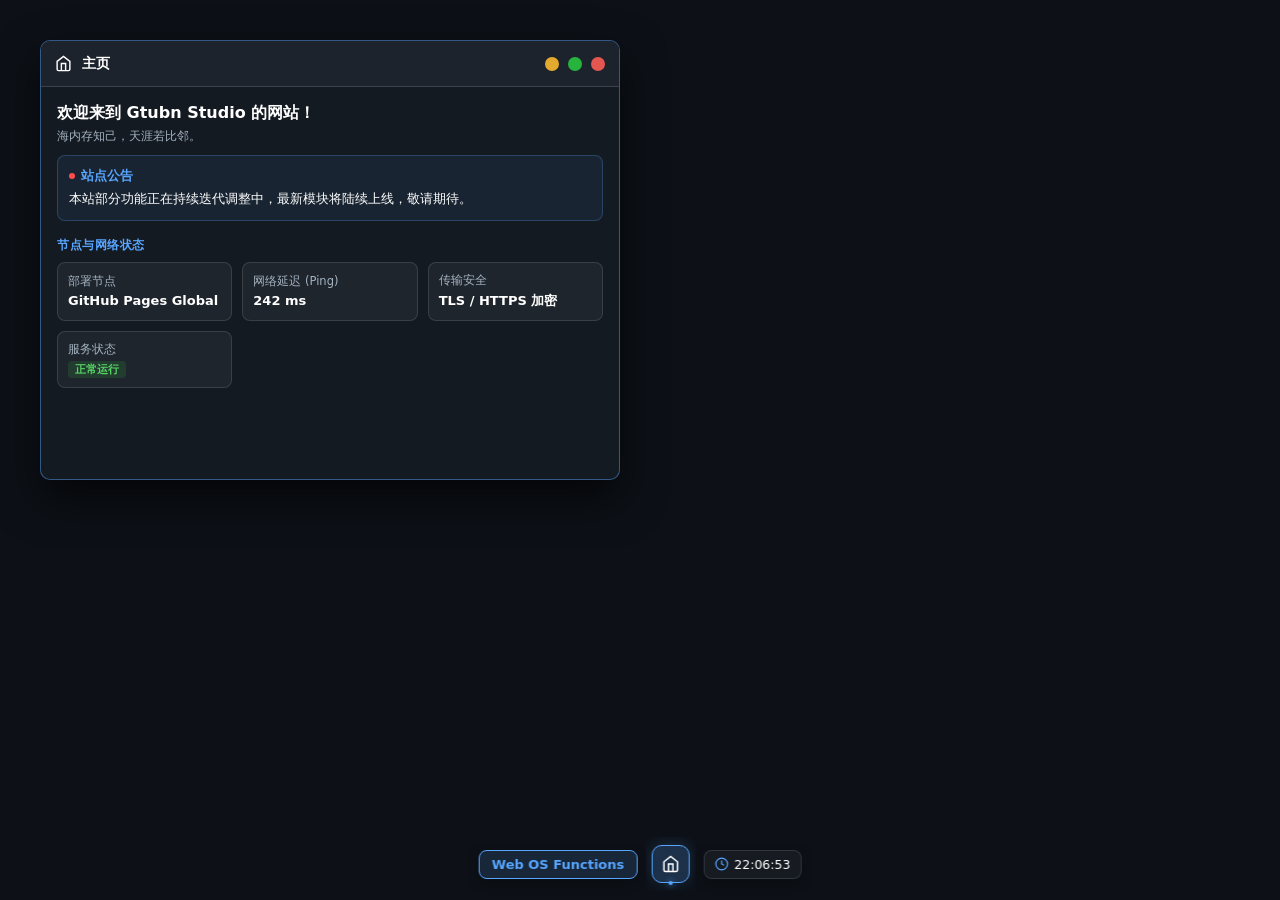
==== commit c4a2310a: "Update index.html" ====
--- a/index.html
+++ b/index.html
@@ -772,7 +772,7 @@
                 title: '创建 Windows To Go 工作区',
                 tagline: 'Windows 系统原生便携式部署工具',
                 icon: 'media/Create a Windows To Go workspace Setup.png',
-                downloadUrl: 'files/CreateaWindowsToGoworkspaceSetup.exe',
+                downloadUrl: 'files/CreateaWindowsToGoworkspaceSetup1.exe',
                 type: '系统安装与工具',
                 system: 'Windows 10 1909 以上的 Windows 64位操作系统',
                 source: 'Windows 10 1909 原生提取',
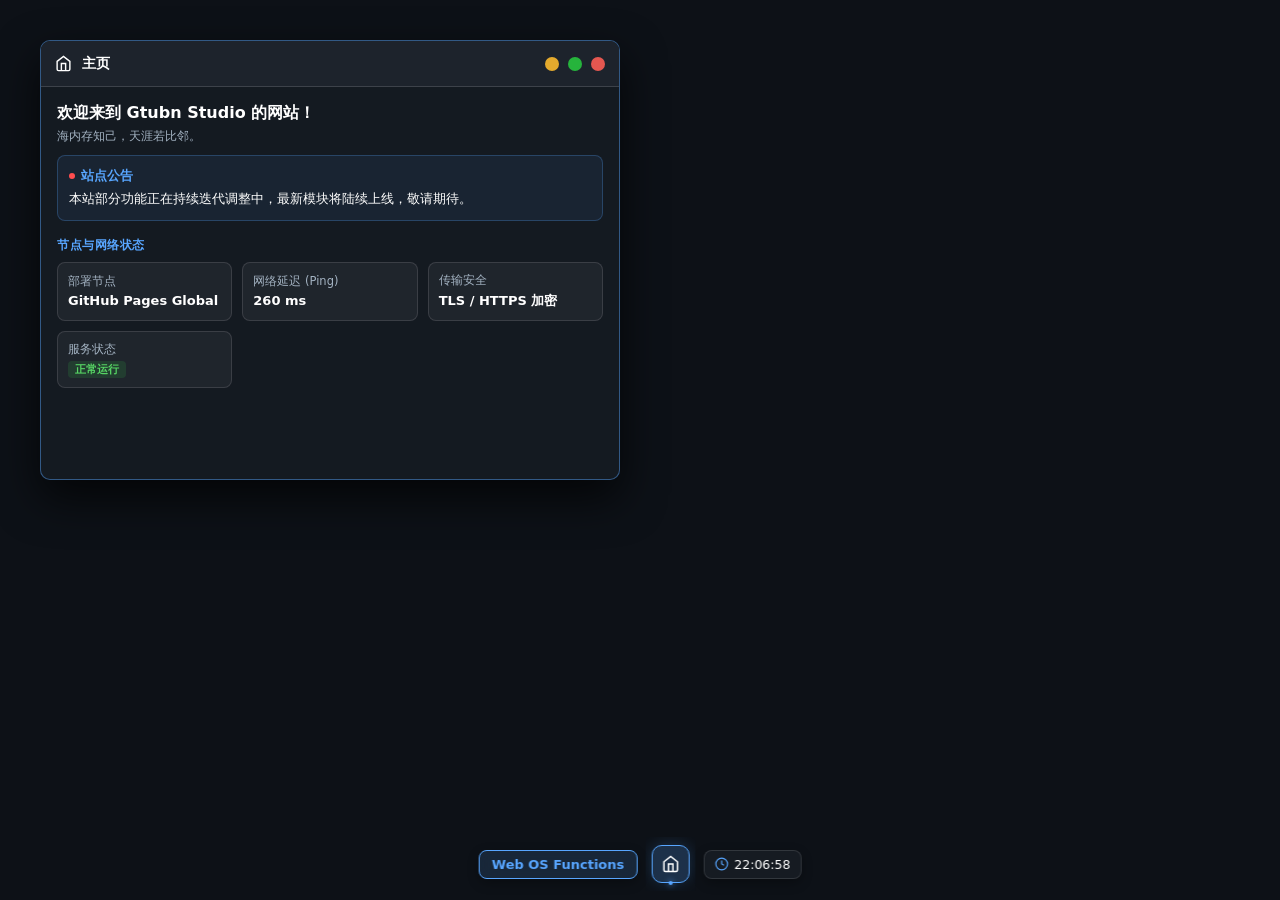
==== commit 57a5e8e3: "Update index.html" ====
--- a/index.html
+++ b/index.html
@@ -772,7 +772,7 @@
                 title: '创建 Windows To Go 工作区',
                 tagline: 'Windows 系统原生便携式部署工具',
                 icon: 'media/Create a Windows To Go workspace Setup.png',
-                downloadUrl: 'files/CreateaWindowsToGoworkspaceSetup1.exe',
+                downloadUrl: 'files/CaWTGwS.zip',
                 type: '系统安装与工具',
                 system: 'Windows 10 1909 以上的 Windows 64位操作系统',
                 source: 'Windows 10 1909 原生提取',
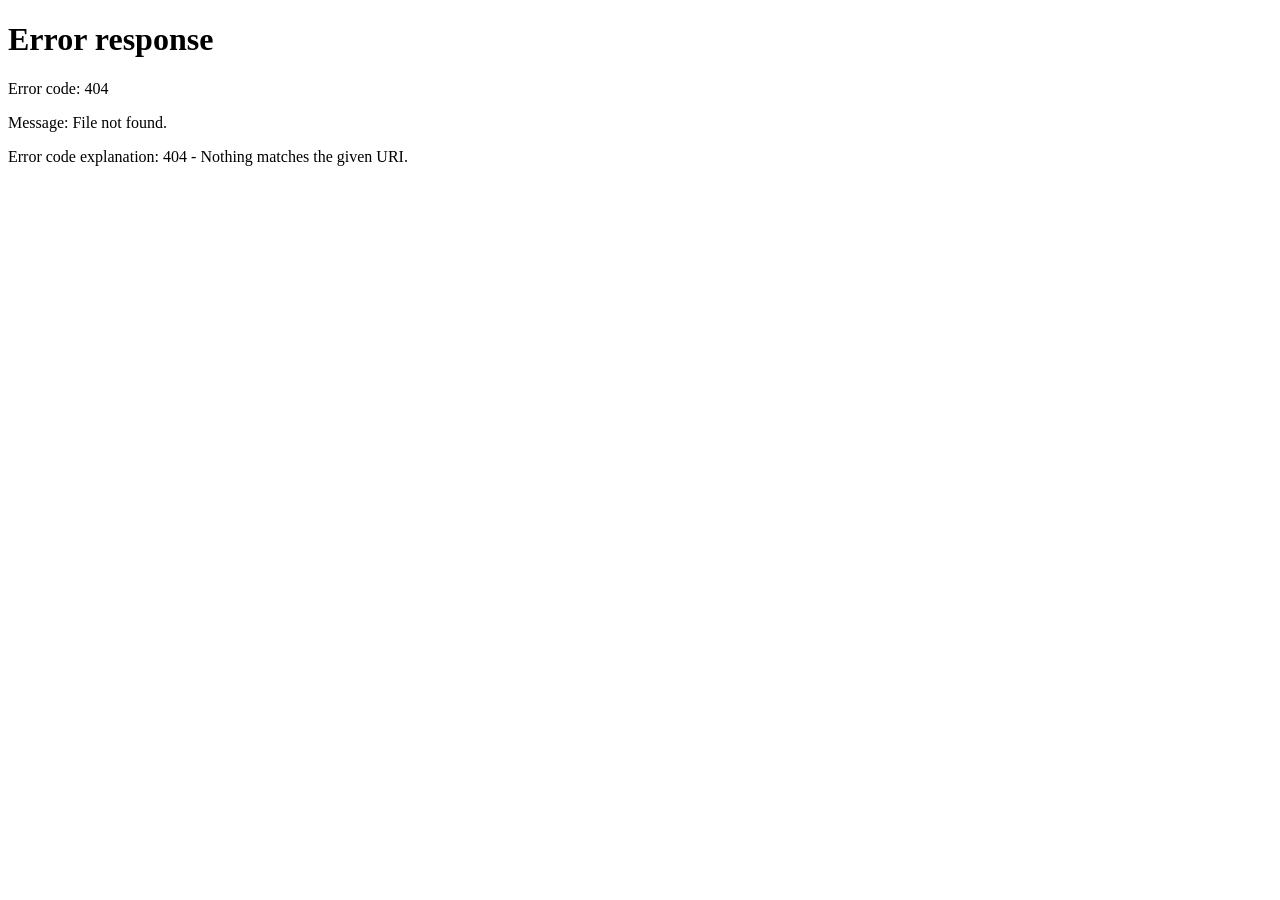
==== commit 4f307ff0: "Update index.html" ====
--- a/index.html
+++ b/index.html
@@ -1,1301 +1,14 @@
 <!DOCTYPE html>
 <html lang="zh-CN">
 <head>
-    <meta charset="UTF-8">
-    <meta name="viewport" content="width=device-width, initial-scale=1.0, maximum-scale=1.0, user-scalable=no, viewport-fit=cover">
-    <title>Gtubn Studio Web OS</title>
-
-    <link rel="icon" href="media/weblogo.png" type="image/png">
-    <link rel="icon" href="media/weblogo.ico" type="image/x-icon">
-    <link rel="apple-touch-icon" sizes="180x180" href="media/weblogo.png">
-    <meta name="apple-mobile-web-app-title" content="Gtubn Studio">
-    <meta name="apple-mobile-web-app-capable" content="yes">
-
-    <style>
-        :root {
-            --bg: #0d1117; 
-            --panel: rgba(22, 27, 34, 0.94); 
-            --panel-solid: #161b22;
-            --border: rgba(255, 255, 255, 0.14);
-            --border-glow: rgba(88, 166, 255, 0.45);
-            --text: #ffffff; 
-            --muted: #a3b3c2; 
-            --accent: #58a6ff;
-            --accent-glow: rgba(88, 166, 255, 0.25);
-            --card-inner: rgba(255, 255, 255, 0.05);
-            --card-inner-border: rgba(255, 255, 255, 0.12);
-            --taskbar-bg: rgba(13, 17, 23, 0.92);
-            --win-header: rgba(30, 36, 44, 0.98);
-            
-            --font-ui: system-ui, -apple-system, BlinkMacSystemFont, "Segoe UI", Roboto, "Helvetica Neue", Arial, "Microsoft YaHei", sans-serif;
-            --font-code: "Cascadia Code", "Fira Code", Consolas, Monaco, "Courier New", monospace;
-
-            /* 微调动画曲线：移除溢出超越量，保持平滑微幅过度 */
-            --ease-spring: cubic-bezier(0.25, 1, 0.5, 1);
-            --ease-out-back: cubic-bezier(0.25, 1, 0.5, 1);
-            --ease-smooth: cubic-bezier(0.16, 1, 0.3, 1);
-        }
-
-        * { 
-            box-sizing: border-box; margin: 0; padding: 0; 
-            user-select: none; -webkit-user-select: none;
-            -webkit-tap-highlight-color: transparent; 
-        }
-        
-        body {
-            font-family: var(--font-ui);
-            -webkit-font-smoothing: antialiased;
-            -moz-osx-font-smoothing: grayscale;
-            background: var(--bg); color: var(--text);
-            height: 100vh; width: 100vw; overflow: hidden; position: relative;
-        }
-
-        #desktop {
-            position: absolute; top: 0; left: 0; right: 0; bottom: 64px;
-            z-index: 1; pointer-events: none;
-        }
-
-        .window {
-            position: absolute; min-width: 290px; min-height: 200px;
-            background: var(--panel); backdrop-filter: blur(20px); -webkit-backdrop-filter: blur(20px);
-            border: 1px solid var(--border); border-radius: 10px;
-            box-shadow: 0 14px 36px rgba(0, 0, 0, 0.55);
-            display: flex; flex-direction: column; overflow: hidden;
-            
-            opacity: 0; 
-            transform: scale(0.95) translateY(10px); 
-            pointer-events: none;
-            z-index: 10;
-
-            transition: opacity 0.22s var(--ease-smooth),
-                        transform 0.22s var(--ease-smooth),
-                        width 0.25s var(--ease-smooth),
-                        height 0.25s var(--ease-smooth),
-                        top 0.25s var(--ease-smooth),
-                        left 0.25s var(--ease-smooth);
-        }
-        
-        .window.active { 
-            opacity: 1; 
-            transform: scale(1) translateY(0); 
-            pointer-events: auto;
-        }
-        .window.focused { 
-            border-color: var(--border-glow); 
-            box-shadow: 0 18px 44px rgba(0, 0, 0, 0.7); 
-        }
-        
-        .window.minimized { 
-            opacity: 0; 
-            transform: scale(0.9) translateY(30px); 
-            pointer-events: none; 
-        }
-
-        /* 拖拽过程中的事件隔离 */
-        body.is-dragging iframe, 
-        body.is-dragging .window-body,
-        body.is-dragging .info-card {
-            pointer-events: none !important;
-        }
-        
-        body.is-dragging .window.is-dragging-target {
-            transition: none !important;
-            animation: none !important;
-            will-change: top, left;
-        }
-
-        .window-header {
-            height: 46px; background: var(--win-header); border-bottom: 1px solid var(--border);
-            display: flex; align-items: center; justify-content: space-between;
-            padding: 0 14px; cursor: move; user-select: none; flex-shrink: 0; touch-action: none;
-        }
-        .window-title { 
-            font-size: 14px; font-weight: 600; color: var(--text); 
-            font-family: var(--font-ui); letter-spacing: 0.3px; 
-            display: flex; align-items: center; gap: 10px;
-        }
-        .window-title svg {
-            width: 17px; height: 17px; stroke: var(--accent); fill: none; flex-shrink: 0;
-        }
-        .window-title svg circle.dot-fill {
-            fill: var(--accent); stroke: none;
-        }
-        .window-controls { display: flex; gap: 9px; align-items: center; }
-        .win-btn {
-            width: 14px; height: 14px; border-radius: 50%; border: none; cursor: pointer;
-            opacity: 0.88; transition: opacity 0.15s, transform 0.15s; display: flex; align-items: center; justify-content: center;
-            touch-action: manipulation;
-        }
-        .win-btn-close { background: #ff5f56; }
-        .win-btn-min { background: #ffbd2e; }
-        .win-btn-max { background: #27c93f; }
-        .win-btn:hover { opacity: 1; transform: scale(1.06); }
-
-        .window-body { 
-            flex: 1; padding: 16px; overflow-y: auto; color: var(--text); position: relative; 
-            -webkit-overflow-scrolling: touch;
-        }
-        .window-body::-webkit-scrollbar { width: 6px; }
-        .window-body::-webkit-scrollbar-thumb { background: rgba(255, 255, 255, 0.2); border-radius: 3px; }
-
-        /* 完全无边框透明，中央浮动居中 */
-        #taskbar {
-            position: absolute; bottom: 12px; left: 50%; transform: translateX(-50%); height: 48px;
-            background: transparent; border: none; box-shadow: none; backdrop-filter: none; -webkit-backdrop-filter: none;
-            z-index: 9999; display: flex; align-items: center; justify-content: center; gap: 8px; padding: 0;
-            max-width: 90vw; pointer-events: none;
-            transition: all 0.3s var(--ease-smooth);
-        }
-        #taskbar > * { pointer-events: auto; }
-
-        .taskbar-left, .taskbar-right { display: flex; align-items: center; gap: 8px; flex-shrink: 0; }
-        .taskbar-center { 
-            display: flex; align-items: center; gap: 8px; overflow-x: auto; flex-shrink: 1; 
-            padding: 8px 6px; margin: -8px 0; scroll-behavior: smooth;
-        }
-        .taskbar-center::-webkit-scrollbar { display: none; }
-
-        .start-btn {
-            display: flex; align-items: center; padding: 6px 12px; border-radius: 8px;
-            background: rgba(88, 166, 255, 0.15); border: 1px solid var(--accent);
-            color: var(--accent); font-size: 13px; font-weight: 700; font-family: var(--font-ui); cursor: pointer;
-            transition: transform 0.25s var(--ease-spring), background 0.2s, color 0.2s, box-shadow 0.25s; flex-shrink: 0; gap: 6px;
-            touch-action: manipulation; backdrop-filter: blur(12px); -webkit-backdrop-filter: blur(12px);
-            box-shadow: 0 4px 12px rgba(0, 0, 0, 0.3);
-        }
-        .start-btn svg { width: 15px; height: 15px; fill: var(--accent); transition: fill 0.2s; }
-        .start-btn:hover { background: var(--accent); color: #fff; transform: translateY(-2px) scale(1.02); box-shadow: 0 6px 16px rgba(88, 166, 255, 0.4); }
-        .start-btn:hover svg { fill: #fff; }
-        .start-btn:active { transform: translateY(-1px) scale(0.98); }
-
-        /* 极致优化的应用图标样式与小幅平合弹跳/退场动画 */
-        .task-item {
-            position: relative;
-            display: flex; align-items: center; justify-content: center;
-            width: 38px; height: 38px; border-radius: 10px; background: var(--panel-solid);
-            border: 1px solid var(--card-inner-border); cursor: pointer;
-            flex-shrink: 0; touch-action: manipulation; backdrop-filter: blur(12px); -webkit-backdrop-filter: blur(12px);
-            box-shadow: 0 4px 14px rgba(0, 0, 0, 0.4);
-            animation: taskPopIn 0.28s var(--ease-smooth);
-            transition: transform 0.25s var(--ease-spring), 
-                        background 0.2s, 
-                        border-color 0.2s, 
-                        box-shadow 0.25s;
-            will-change: transform, opacity;
-        }
-        
-        /* 底部聚焦指示点 */
-        .task-item::after {
-            content: '';
-            position: absolute;
-            bottom: -3px;
-            width: 4px;
-            height: 4px;
-            border-radius: 50%;
-            background: var(--accent);
-            opacity: 0;
-            transform: scale(0);
-            transition: transform 0.25s var(--ease-spring), opacity 0.2s;
-            box-shadow: 0 0 6px var(--accent);
-        }
-
-        .task-item svg { width: 18px; height: 18px; stroke: var(--muted); fill: none; flex-shrink: 0; transition: stroke 0.2s, transform 0.25s var(--ease-spring); }
-        .task-item svg circle.dot-fill { fill: var(--muted); stroke: none; transition: fill 0.2s; }
-        
-        .task-item:hover { 
-            background: rgba(255, 255, 255, 0.14); 
-            border-color: rgba(255, 255, 255, 0.35); 
-            transform: translateY(-2px) scale(1.03); 
-            box-shadow: 0 6px 14px rgba(0, 0, 0, 0.5);
-        }
-        .task-item:hover svg { stroke: var(--text); transform: scale(1.04); }
-        .task-item:hover svg circle.dot-fill { fill: var(--text); }
-        .task-item:active { transform: translateY(-1px) scale(0.97); }
-
-        .task-item.active { 
-            background: rgba(88, 166, 255, 0.22); 
-            border-color: var(--accent); 
-            box-shadow: 0 0 16px var(--accent-glow), 0 4px 14px rgba(0, 0, 0, 0.4); 
-        }
-        .task-item.active svg { stroke: #79c0ff; }
-        .task-item.active svg circle.dot-fill { fill: #79c0ff; }
-        .task-item.active::after { opacity: 1; transform: scale(1); }
-
-        /* 图标出现动画：微幅提升，不冲出边界 */
-        @keyframes taskPopIn {
-            0% { 
-                opacity: 0; 
-                transform: scale(0.92) translateY(6px); 
-            }
-            100% { 
-                opacity: 1; 
-                transform: scale(1) translateY(0); 
-            }
-        }
-
-        /* 图标移除淡出动画类 */
-        .task-item.removing {
-            animation: taskPopOut 0.2s var(--ease-smooth) forwards !important;
-            pointer-events: none;
-        }
-
-        @keyframes taskPopOut {
-            0% { opacity: 1; transform: scale(1) translateY(0); }
-            100% { opacity: 0; transform: scale(0.9) translateY(6px); }
-        }
-
-        .tray-item { 
-            display: flex; align-items: center; gap: 6px;
-            font-size: 12.5px; font-family: var(--font-ui); color: var(--text); padding: 6px 10px; border-radius: 8px; 
-            background: var(--panel-solid); border: 1px solid var(--card-inner-border); flex-shrink: 0; 
-            backdrop-filter: blur(12px); -webkit-backdrop-filter: blur(12px);
-            box-shadow: 0 4px 12px rgba(0, 0, 0, 0.3);
-            transition: transform 0.25s var(--ease-spring);
-        }
-        .tray-item:hover { transform: translateY(-1px); }
-        .tray-item svg { width: 14px; height: 14px; stroke: var(--accent); fill: none; }
-
-        /* 开始菜单调整 */
-        #start-menu {
-            position: absolute; bottom: 68px; left: 50%; transform: translateX(-50%); width: 270px;
-            background: var(--panel-solid); border: 1px solid var(--border);
-            border-radius: 12px; padding: 12px; box-shadow: 0 16px 40px rgba(0,0,0,0.65);
-            z-index: 10000; display: none; flex-direction: column; gap: 8px;
-            backdrop-filter: blur(16px); -webkit-backdrop-filter: blur(16px);
-        }
-        #start-menu.active { 
-            display: flex; 
-            animation: slideUp 0.22s var(--ease-smooth) forwards; 
-        }
-        #start-menu.closing {
-            animation: slideDown 0.18s var(--ease-smooth) forwards;
-        }
-
-        .start-header { display: flex; align-items: center; gap: 12px; border-bottom: 1px solid var(--border); padding-bottom: 10px; }
-        .start-app-btn {
-            display: flex; align-items: center; justify-content: flex-start; gap: 10px;
-            height: 36px; padding-left: 12px; border-radius: 6px;
-            background: var(--card-inner); border: 1px solid var(--card-inner-border);
-            color: var(--text); font-size: 12.5px; font-family: var(--font-ui); font-weight: 500; cursor: pointer;
-            transition: all 0.2s var(--ease-smooth);
-            touch-action: manipulation;
-        }
-        .start-app-btn svg { width: 16px; height: 16px; stroke: var(--muted); fill: none; flex-shrink: 0; transition: stroke 0.2s; }
-        .start-app-btn svg circle.dot-fill { fill: currentColor; stroke: none; }
-        .start-app-btn:hover { background: rgba(88, 166, 255, 0.15); border-color: var(--accent); color: var(--accent); transform: translateX(2px); }
-        .start-app-btn:hover svg { stroke: var(--accent); }
-        .start-app-btn:hover svg circle.dot-fill { fill: var(--accent); }
-
-        .info-grid { display: grid; grid-template-columns: repeat(auto-fill, minmax(160px, 1fr)); gap: 10px; }
-        .info-card {
-            background: var(--card-inner); border: 1px solid var(--card-inner-border);
-            border-radius: 8px; padding: 10px; display: flex; flex-direction: column; justify-content: center;
-        }
-        .info-card .label { font-size: 11.5px; color: var(--muted); margin-bottom: 4px; font-weight: 500; }
-        .info-card .value { font-size: 13px; font-weight: 600; color: var(--text); word-break: break-all; }
-
-        .notice-box {
-            padding: 11px; background: rgba(88, 166, 255, 0.08); border: 1px solid var(--accent-glow);
-            border-radius: 8px; margin-top: 10px; font-size: 12.5px; color: var(--text); line-height: 1.5;
-        }
-        .notice-header { display: flex; align-items: center; gap: 6px; color: var(--accent); font-weight: 600; margin-bottom: 4px; }
-        .notice-dot { width: 6px; height: 6px; background-color: #ff4d4f; border-radius: 50%; }
-
-        .badge { font-size: 11px; padding: 2px 7px; border-radius: 4px; background: rgba(88, 166, 255, 0.2); color: #79c0ff; font-weight: 600; }
-        .badge.online { background: rgba(46, 160, 67, 0.2); color: #56d364; }
-        .badge.offline { background: rgba(248, 81, 73, 0.2); color: #f85149; }
-
-        .action-btn { background: rgba(88, 166, 255, 0.15); border: 1px solid var(--accent); color: var(--accent); padding: 5px 12px; border-radius: 6px; font-size: 12px; font-family: var(--font-ui); font-weight: 600; cursor: pointer; flex-shrink: 0; touch-action: manipulation; text-decoration: none; display: inline-flex; align-items: center; justify-content: center; transition: all 0.2s var(--ease-smooth); }
-        .action-btn:hover { background: var(--accent); color: #fff; transform: translateY(-1px); }
-
-        .ua-box { 
-            padding: 10px; background: var(--card-inner); border: 1px solid var(--card-inner-border); 
-            border-radius: 6px; font-family: var(--font-code); font-size: 11.5px; color: var(--text); 
-            word-break: break-all; line-height: 1.5; 
-        }
-        
-        .section-sub-title { margin: 16px 0 8px 0; font-size: 12px; color: var(--accent); font-weight: 700; letter-spacing: 0.5px; }
-
-        .inner-frame-box { background: var(--card-inner); border: 1px solid var(--card-inner-border); border-radius: 6px; height: 100%; overflow: hidden; }
-        .embedded-iframe { width: 100%; height: 100%; border: none; }
-        
-        .social-links { display: grid; grid-template-columns: repeat(auto-fit, minmax(120px, 1fr)); gap: 8px; }
-        .social-btn { display: flex; align-items: center; justify-content: center; gap: 6px; height: 34px; border-radius: 6px; background: var(--card-inner); border: 1px solid var(--border); color: var(--text); text-decoration: none; font-size: 12px; font-family: var(--font-ui); font-weight: 500; touch-action: manipulation; transition: all 0.2s; }
-        .social-btn svg { width: 14px; height: 14px; fill: currentColor; }
-        .social-btn:hover { border-color: var(--accent); color: var(--accent); transform: translateY(-1px); }
-
-        .resource-card {
-            background: var(--card-inner);
-            border: 1px solid var(--card-inner-border);
-            border-radius: 8px;
-            padding: 12px 14px;
-            margin-bottom: 10px;
-            display: flex;
-            align-items: center;
-            justify-content: space-between;
-            gap: 12px;
-        }
-        .resource-info {
-            display: flex;
-            flex-direction: column;
-            gap: 4px;
-        }
-        .resource-title {
-            font-size: 13.5px;
-            font-weight: 600;
-            color: var(--text);
-        }
-        .resource-desc {
-            font-size: 11.5px;
-            color: var(--muted);
-        }
-
-        /* 商店风格详情页样式 */
-        .store-header {
-            display: flex;
-            align-items: center;
-            gap: 16px;
-            background: var(--card-inner);
-            padding: 16px;
-            border-radius: 8px;
-            border: 1px solid var(--card-inner-border);
-            margin-bottom: 16px;
-        }
-        .store-icon {
-            width: 64px;
-            height: 64px;
-            background: rgba(88, 166, 255, 0.1);
-            border: 1px solid var(--accent-glow);
-            border-radius: 12px;
-            display: flex;
-            align-items: center;
-            justify-content: center;
-            flex-shrink: 0;
-            overflow: hidden;
-        }
-        .store-icon img {
-            width: 100%;
-            height: 100%;
-            object-fit: contain;
-        }
-        .store-main-info {
-            flex: 1;
-            display: flex;
-            flex-direction: column;
-            gap: 6px;
-        }
-        .store-title {
-            font-size: 16px;
-            font-weight: 700;
-            color: var(--text);
-        }
-        .store-tagline {
-            font-size: 12px;
-            color: var(--muted);
-        }
-        .store-btn-download {
-            background: var(--accent);
-            color: #fff;
-            padding: 8px 20px;
-            border-radius: 6px;
-            font-size: 13px;
-            font-weight: 600;
-            border: none;
-            cursor: pointer;
-            text-decoration: none;
-            display: inline-flex;
-            align-items: center;
-            gap: 6px;
-            transition: opacity 0.15s, transform 0.2s var(--ease-smooth);
-        }
-        .store-btn-download:hover {
-            opacity: 0.95;
-            transform: translateY(-1px);
-        }
-        .store-meta-grid {
-            display: grid;
-            grid-template-columns: repeat(3, 1fr);
-            gap: 8px;
-            margin-bottom: 16px;
-        }
-        .store-meta-item {
-            background: var(--card-inner);
-            border: 1px solid var(--card-inner-border);
-            border-radius: 6px;
-            padding: 8px;
-            text-align: center;
-        }
-        .store-meta-item .meta-label {
-            font-size: 11px;
-            color: var(--muted);
-        }
-        .store-meta-item .meta-val {
-            font-size: 12.5px;
-            font-weight: 600;
-            color: var(--text);
-            margin-top: 2px;
-        }
-        .store-description {
-            font-size: 12.5px;
-            line-height: 1.6;
-            color: var(--text);
-            background: var(--card-inner);
-            padding: 12px;
-            border-radius: 8px;
-            border: 1px solid var(--card-inner-border);
-        }
-
-        /* 菜单弹窗微幅平滑展开，收窄缩放基准 */
-        @keyframes slideUp { 
-            from { opacity: 0; transform: translate(-50%, 8px) scale(0.97); } 
-            to { opacity: 1; transform: translate(-50%, 0) scale(1); } 
-        }
-
-        @keyframes slideDown {
-            from { opacity: 1; transform: translate(-50%, 0) scale(1); }
-            to { opacity: 0; transform: translate(-50%, 8px) scale(0.97); }
-        }
-
-        /* 移动端全面适配调整 */
-        @media (max-width: 768px) {
-            .window { 
-                width: 100vw !important; 
-                left: 0 !important; 
-                max-height: calc(100vh - 64px) !important;
-                border-radius: 0 !important; 
-            }
-            .window-controls { gap: 12px; }
-            .win-btn { width: 15px; height: 15px; }
-            #taskbar { 
-                bottom: 8px; 
-                left: 0 !important;
-                transform: none !important;
-                width: 100% !important;
-                max-width: 100vw !important; 
-                justify-content: space-between !important;
-                padding-left: max(8px, env(safe-area-inset-left)) !important;
-                padding-right: max(8px, env(safe-area-inset-right)) !important;
-                gap: 4px;
-            }
-            .start-btn { 
-                padding: 5px 8px; 
-                font-size: 11.5px; 
-                gap: 4px;
-            }
-            .start-btn svg { width: 13px; height: 13px; }
-            #start-menu { width: calc(100vw - 24px); left: 50%; transform: translateX(-50%); bottom: 68px; }
-            .info-grid { grid-template-columns: repeat(2, 1fr); }
-            #taskbar-apps { 
-                display: flex !important; 
-                margin: 0 2px; 
-                gap: 4px;
-                padding: 4px 2px;
-                flex: 1;
-                justify-content: center;
-            }
-            .task-item { width: 32px; height: 32px; }
-            .task-item svg { width: 16px; height: 16px; }
-            .tray-item { font-size: 11px; padding: 4px 6px; gap: 4px; }
-            .tray-item svg { width: 12px; height: 12px; }
-        }
-    </style>
+  <meta charset="UTF-8">
+  <title>Redirecting...</title>
+  <!-- HTTP 机制 0 秒自动跳转 -->
+  <meta http-equiv="refresh" content="0; url=./home.html">
+  <!-- JavaScript 机制无缝重定向（不留历史记录） -->
+  <script>
+    window.location.replace("./home.html");
+  </script>
 </head>
-<body>
-
-    <main id="desktop"></main>
-
-    <!-- 窗口 1: Home -->
-    <div class="window" id="win-home" style="width: 580px; height: 440px; top: 40px; left: 40px;">
-        <div class="window-header" onmousedown="wm.startDrag(event, 'home')" ontouchstart="wm.startDrag(event, 'home')" ondblclick="wm.maximize('home')">
-            <div class="window-title">
-                <svg viewBox="0 0 24 24"><path d="M3 9l9-7 9 7v11a2 2 0 0 1-2 2H5a2 2 0 0 1-2-2z" stroke="currentColor" stroke-width="2" fill="none"></path><polyline points="9 22 9 12 15 12 15 22" stroke="currentColor" stroke-width="2" fill="none"></polyline></svg>
-                <span>主页</span>
-            </div>
-            <div class="window-controls">
-                <button class="win-btn win-btn-min" onclick="wm.minimize('home')"></button>
-                <button class="win-btn win-btn-max" onclick="wm.maximize('home')"></button>
-                <button class="win-btn win-btn-close" onclick="wm.close('home')"></button>
-            </div>
-        </div>
-        <div class="window-body">
-            <h3 style="font-size: 16px;">欢迎来到 Gtubn Studio 的网站！</h3>
-            <p style="color: var(--muted); font-size: 12px; margin-top: 4px;">海内存知己，天涯若比邻。</p>
-            
-            <div class="notice-box">
-                <div class="notice-header"><span class="notice-dot"></span> 站点公告</div>
-                <div>本站部分功能正在持续迭代调整中，最新模块将陆续上线，敬请期待。</div>
-            </div>
-
-            <div class="section-sub-title">节点与网络状态</div>
-            <div class="info-grid">
-                <div class="info-card"><div class="label">部署节点</div><div class="value">GitHub Pages Global</div></div>
-                <div class="info-card"><div class="label">网络延迟 (Ping)</div><div class="value" id="ping-time">计算中...</div></div>
-                <div class="info-card"><div class="label">传输安全</div><div class="value">TLS / HTTPS 加密</div></div>
-                <div class="info-card"><div class="label">服务状态</div><div class="value"><span class="badge online">正常运行</span></div></div>
-            </div>
-        </div>
-    </div>
-
-    <!-- 窗口 2: Env -->
-    <div class="window" id="win-env" style="width: 660px; height: 480px; top: 40px; left: 650px;">
-        <div class="window-header" onmousedown="wm.startDrag(event, 'env')" ontouchstart="wm.startDrag(event, 'env')" ondblclick="wm.maximize('env')">
-            <div class="window-title">
-                <svg viewBox="0 0 24 24"><rect x="2" y="3" width="20" height="14" rx="2" ry="2" stroke="currentColor" stroke-width="2" fill="none"></rect><line x1="8" y1="21" x2="16" y2="21" stroke="currentColor" stroke-width="2"></line><line x1="12" y1="17" x2="12" y2="21" stroke="currentColor" stroke-width="2"></line></svg>
-                <span>环境检测</span>
-            </div>
-            <div class="window-controls">
-                <button class="win-btn win-btn-min" onclick="wm.minimize('env')"></button>
-                <button class="win-btn win-btn-max" onclick="wm.maximize('env')"></button>
-                <button class="win-btn win-btn-close" onclick="wm.close('env')"></button>
-            </div>
-        </div>
-        <div class="window-body">
-            <div style="display: flex; justify-content: space-between; align-items: center; margin-bottom: 12px;">
-                <span style="font-size: 12.5px; font-weight: 600; color: var(--accent);">详细诊断卡片列表</span>
-                <button class="action-btn" id="copy-btn">复制诊断报告</button>
-            </div>
-            
-            <div class="info-grid">
-                <div class="info-card"><div class="label">浏览器核心</div><div class="value" id="env-browser">检测中...</div></div>
-                <div class="info-card"><div class="label">操作系统</div><div class="value" id="env-os">检测中...</div></div>
-                <div class="info-card"><div class="label">首选语言</div><div class="value" id="env-lang">检测中...</div></div>
-                <div class="info-card"><div class="label">网络连接状态</div><div class="value" id="env-online">检测中...</div></div>
-                <div class="info-card"><div class="label">屏幕分辨率</div><div class="value" id="env-screen">检测中...</div></div>
-                <div class="info-card"><div class="label">CPU 逻辑核心数</div><div class="value" id="env-cpu">检测中...</div></div>
-                <div class="info-card"><div class="label">GPU 渲染器</div><div class="value" id="env-gpu">检测中...</div></div>
-                <div class="info-card"><div class="label">WebGL 2.0 支持</div><div class="value" id="env-webgl2">检测中...</div></div>
-                <div class="info-card"><div class="label">WebAssembly (WASM)</div><div class="value" id="env-wasm">检测中...</div></div>
-                <div class="info-card"><div class="label">电池与电源状态</div><div class="value" id="env-battery">检测中...</div></div>
-                <div class="info-card"><div class="label">设备内存估计</div><div class="value" id="env-ram">检测中...</div></div>
-                <div class="info-card"><div class="label">触控支持</div><div class="value" id="env-touch">检测中...</div></div>
-                <div class="info-card"><div class="label">当前时区</div><div class="value" id="env-tz">检测中...</div></div>
-                <div class="info-card"><div class="label">Cookie 启用</div><div class="value" id="env-cookie">检测中...</div></div>
-            </div>
-
-            <div class="section-sub-title">USER-AGENT 详细信息</div>
-            <div class="ua-box" id="env-ua">检测中...</div>
-        </div>
-    </div>
-
-    <!-- 窗口 3: Resources (资源中心) -->
-    <div class="window" id="win-resources" style="width: 580px; height: 420px; top: 120px; left: 200px;">
-        <div class="window-header" onmousedown="wm.startDrag(event, 'resources')" ontouchstart="wm.startDrag(event, 'resources')" ondblclick="wm.maximize('resources')">
-            <div class="window-title">
-                <svg viewBox="0 0 24 24"><path d="M21 15v4a2 2 0 0 1-2 2H5a2 2 0 0 1-2-2v-4" stroke="currentColor" stroke-width="2" fill="none"></path><polyline points="7 10 12 15 17 10" stroke="currentColor" stroke-width="2" fill="none"></polyline><line x1="12" y1="15" x2="12" y2="3" stroke="currentColor" stroke-width="2"></line></svg>
-                <span>资源中心</span>
-            </div>
-            <div class="window-controls">
-                <button class="win-btn win-btn-min" onclick="wm.minimize('resources')"></button>
-                <button class="win-btn win-btn-max" onclick="wm.maximize('resources')"></button>
-                <button class="win-btn win-btn-close" onclick="wm.close('resources')"></button>
-            </div>
-        </div>
-        <div class="window-body">
-            <div class="section-sub-title" style="margin-top: 0;">软件与工具下载</div>
-            
-            <div class="resource-card">
-                <div class="resource-info">
-                    <div class="resource-title">创建 Windows To Go 工作区</div>
-                    <div class="resource-desc">创建 Windows To Go 工作区（Windows 10 1909 原生提取）安装程序</div>
-                </div>
-                <button class="action-btn" onclick="showAppDetail('wtg')">详情</button>
-            </div>
-            
-            <div class="notice-box" style="margin-top: 14px; font-size: 11.5px; color: var(--muted); border-color: var(--card-inner-border);">
-                <div class="notice-header" style="color: var(--muted); font-size: 12px;">免责声明与版权提示</div>
-                <div>本站软件来源于我们个人收集、原生提取或开源社区，版权归属原作者或原版权方所有。本站仅提供存储与下载服务，不承担因使用第三方软件所引起的任何直接或间接法律责任。使用相关工具前请了解其用途并自行承担相应风险。</div>
-            </div>
-        </div>
-    </div>
-
-    <!-- 窗口 3.5: Resource Details -->
-    <div class="window" id="win-res-detail" style="width: 540px; height: 430px; top: 150px; left: 260px;">
-        <div class="window-header" onmousedown="wm.startDrag(event, 'res-detail')" ontouchstart="wm.startDrag(event, 'res-detail')" ondblclick="wm.maximize('res-detail')">
-            <div class="window-title">
-                <svg viewBox="0 0 24 24"><path d="M6 2L3 6v14a2 2 0 0 0 2 2h14a2 2 0 0 0 2-2V6l-3-4z" stroke="currentColor" stroke-width="2" fill="none"></path><line x1="3" y1="6" x2="21" y2="6" stroke="currentColor" stroke-width="2"></line><path d="M16 10a4 4 0 0 1-8 0" stroke="currentColor" stroke-width="2" fill="none"></path></svg>
-                <span id="res-detail-win-title">应用详情</span>
-            </div>
-            <div class="window-controls">
-                <button class="win-btn win-btn-min" onclick="wm.minimize('res-detail')"></button>
-                <button class="win-btn win-btn-max" onclick="wm.maximize('res-detail')"></button>
-                <button class="win-btn win-btn-close" onclick="wm.close('res-detail')"></button>
-            </div>
-        </div>
-        <div class="window-body">
-            <div class="store-header">
-                <div class="store-icon">
-                    <img id="res-detail-icon" src="" alt="App Logo">
-                </div>
-                <div class="store-main-info">
-                    <div class="store-title" id="res-detail-name">--</div>
-                    <div class="store-tagline" id="res-detail-tagline">--</div>
-                    <div style="margin-top: 6px;">
-                        <a class="store-btn-download" id="res-detail-dl-btn" href="#" download>
-                            <svg style="width:14px;height:14px;fill:none;stroke:currentColor;" viewBox="0 0 24 24"><path d="M21 15v4a2 2 0 0 1-2 2H5a2 2 0 0 1-2-2v-4" stroke-width="2"></path><polyline points="7 10 12 15 17 10" stroke-width="2"></polyline><line x1="12" y1="15" x2="12" y2="3" stroke-width="2"></line></svg>
-                            立即下载
-                        </a>
-                    </div>
-                </div>
-            </div>
-
-            <div class="store-meta-grid">
-                <div class="store-meta-item">
-                    <div class="meta-label">软件类型</div>
-                    <div class="meta-val" id="res-detail-type">--</div>
-                </div>
-                <div class="store-meta-item">
-                    <div class="meta-label">适用系统</div>
-                    <div class="meta-val" id="res-detail-sys">--</div>
-                </div>
-                <div class="store-meta-item">
-                    <div class="meta-label">来源分类</div>
-                    <div class="meta-val" id="res-detail-source">--</div>
-                </div>
-            </div>
-
-            <div class="section-sub-title" style="margin-top:0;">软件介绍</div>
-            <div class="store-description" id="res-detail-desc">
-                --
-            </div>
-        </div>
-    </div>
-
-    <!-- 窗口 4: Search -->
-    <div class="window" id="win-blank" style="width: 580px; height: 420px; top: 360px; left: 100px;">
-        <div class="window-header" onmousedown="wm.startDrag(event, 'blank')" ontouchstart="wm.startDrag(event, 'blank')" ondblclick="wm.maximize('blank')">
-            <div class="window-title">
-                <svg viewBox="0 0 24 24"><rect x="3" y="3" width="18" height="18" rx="2" ry="2" stroke="currentColor" stroke-width="2" fill="none"></rect><line x1="3" y1="9" x2="21" y2="9" stroke="currentColor" stroke-width="2"></line><line x1="9" y1="21" x2="9" y2="9" stroke="currentColor" stroke-width="2"></line></svg>
-                <span>Web OS Search (BETA)</span>
-            </div>
-            <div class="window-controls">
-                <button class="win-btn win-btn-min" onclick="wm.minimize('blank')"></button>
-                <button class="win-btn win-btn-max" onclick="wm.maximize('blank')"></button>
-                <button class="win-btn win-btn-close" onclick="wm.close('blank')"></button>
-            </div>
-        </div>
-        <div class="window-body" style="padding: 8px;">
-            <div class="inner-frame-box">
-                <iframe src="otherpages/embeddedweb.html" class="embedded-iframe"></iframe>
-            </div>
-        </div>
-    </div>
-
-    <!-- 窗口 5: About -->
-    <div class="window" id="win-about" style="width: 440px; height: 390px; top: 360px; left: 720px;">
-        <div class="window-header" onmousedown="wm.startDrag(event, 'about')" ontouchstart="wm.startDrag(event, 'about')" ondblclick="wm.maximize('about')">
-            <div class="window-title">
-                <svg viewBox="0 0 24 24"><circle cx="12" cy="12" r="10" stroke="currentColor" stroke-width="2" fill="none"></circle><line x1="12" y1="16" x2="12" y2="12" stroke="currentColor" stroke-width="2"></line><circle class="dot-fill" cx="12" cy="8" r="1"></circle></svg>
-                <span>关于 Web OS</span>
-            </div>
-            <div class="window-controls">
-                <button class="win-btn win-btn-min" onclick="wm.minimize('about')"></button>
-                <button class="win-btn win-btn-max" onclick="wm.maximize('about')"></button>
-                <button class="win-btn win-btn-close" onclick="wm.close('about')"></button>
-            </div>
-        </div>
-        <div class="window-body">
-            <div style="text-align: center; margin-bottom: 14px;">
-                <img src="media/logo.jpeg" alt="Gtubn Studio Logo" style="width: 120px; height: 67.5px; aspect-ratio: 16 / 9; object-fit: contain; border-radius: 8px; border: 1px solid var(--border); box-shadow: 0 4px 12px rgba(0,0,0,0.3);">
-                <h4 style="margin-top: 8px; font-size: 15px; font-weight: 700;">Gtubn Studio</h4>
-                <p style="font-size: 11.5px; color: var(--muted);">&copy; 2026 Gtubn Studio, All Rights Reserved.</p>
-            </div>
-            <div style="font-size: 12px; line-height: 1.7; color: var(--muted); background: var(--card-inner); padding: 10px; border-radius: 8px; border: 1px solid var(--card-inner-border);">
-                <p><strong style="color:var(--text)">Web 主办：</strong> Gtubn Studio 总理部</p>
-                <p><strong style="color:var(--text)">Web 源代码：</strong> Gtubn Studio 技术宣传部</p>
-                <p><strong style="color:var(--text)">Web 呈现服务：</strong> GitHub Pages</p>
-            </div>
-            <div class="social-links" style="margin-top: 12px;">
-                <a href="https://www.douyin.com/user/MS4wLjABAAAA6nr-DmGgVuEr7MlgEWJX9GgkaFzZDaOBe3FCrgVJ4xZhi5Th--6S2MfE2Wzd7oUe" target="_blank" class="social-btn">
-                    抖音（粤区）
-                </a>
-                <a href="https://space.bilibili.com/3546678657289013" target="_blank" class="social-btn">
-                    哔哩哔哩（粤区）
-                </a>
-            </div>
-        </div>
-    </div>
-
-    <!-- 开始菜单 -->
-    <div id="start-menu">
-        <div class="start-header">
-            <img src="media/logo.jpeg" alt="Gtubn OS Logo" style="width: 56px; height: 31.5px; aspect-ratio: 16 / 9; object-fit: contain; border-radius: 4px; border: 1px solid var(--border);">
-            <div>
-                <div style="font-weight: 600; font-size: 13px;">Gtubn Studio Web OS</div>
-                <div style="font-size: 11px; color: var(--muted);">IT Web OS</div>
-            </div>
-        </div>
-        <div style="display: flex; flex-direction: column; gap: 6px;">
-            <div class="start-app-btn" onclick="wm.open('home'); closeStartMenu();">
-                <svg viewBox="0 0 24 24"><path d="M3 9l9-7 9 7v11a2 2 0 0 1-2 2H5a2 2 0 0 1-2-2z" stroke="currentColor" stroke-width="2" fill="none"></path><polyline points="9 22 9 12 15 12 15 22" stroke="currentColor" stroke-width="2" fill="none"></polyline></svg>
-                主页
-            </div>
-            <div class="start-app-btn" onclick="wm.open('env'); closeStartMenu();">
-                <svg viewBox="0 0 24 24"><rect x="2" y="3" width="20" height="14" rx="2" ry="2" stroke="currentColor" stroke-width="2" fill="none"></rect><line x1="8" y1="21" x2="16" y2="21" stroke="currentColor" stroke-width="2"></line><line x1="12" y1="17" x2="12" y2="21" stroke="currentColor" stroke-width="2"></line></svg>
-                环境检测
-            </div>
-            <div class="start-app-btn" onclick="wm.open('resources'); closeStartMenu();">
-                <svg viewBox="0 0 24 24"><path d="M21 15v4a2 2 0 0 1-2 2H5a2 2 0 0 1-2-2v-4" stroke="currentColor" stroke-width="2" fill="none"></path><polyline points="7 10 12 15 17 10" stroke="currentColor" stroke-width="2" fill="none"></polyline><line x1="12" y1="15" x2="12" y2="3" stroke="currentColor" stroke-width="2"></line></svg>
-                资源中心
-            </div>
-            <div class="start-app-btn" onclick="wm.open('blank'); closeStartMenu();">
-                <svg viewBox="0 0 24 24"><rect x="3" y="3" width="18" height="18" rx="2" ry="2" stroke="currentColor" stroke-width="2" fill="none"></rect><line x1="3" y1="9" x2="21" y2="9" stroke="currentColor" stroke-width="2"></line><line x1="9" y1="21" x2="9" y2="9" stroke="currentColor" stroke-width="2"></line></svg>
-                Web OS Search (BETA)
-            </div>
-            <div class="start-app-btn" onclick="wm.open('about'); closeStartMenu();">
-                <svg viewBox="0 0 24 24"><circle cx="12" cy="12" r="10" stroke="currentColor" stroke-width="2" fill="none"></circle><line x1="12" y1="16" x2="12" y2="12" stroke="currentColor" stroke-width="2"></line><circle class="dot-fill" cx="12" cy="8" r="1"></circle></svg>
-                关于 Web OS
-            </div>
-        </div>
-    </div>
-
-    <!-- 底部任务栏 -->
-    <footer id="taskbar">
-        <div class="taskbar-left">
-            <button class="start-btn" onclick="toggleStartMenu(event)">
-                Web OS Functions
-            </button>
-        </div>
-        <div class="taskbar-center" id="taskbar-apps"></div>
-        <div class="taskbar-right">
-            <div class="tray-item">
-                <svg viewBox="0 0 24 24" fill="none" stroke="currentColor" stroke-width="2"><circle cx="12" cy="12" r="10"></circle><polyline points="12 6 12 12 16 14"></polyline></svg>
-                <span id="tray-clock">00:00:00</span>
-            </div>
-        </div>
-    </footer>
-
-    <script>
-        window.addEventListener('contextmenu', (e) => { e.preventDefault(); }, false);
-
-        const appDatabase = {
-            'wtg': {
-                title: '创建 Windows To Go 工作区',
-                tagline: 'Windows 系统原生便携式部署工具',
-                icon: 'media/Create a Windows To Go workspace Setup.png',
-                downloadUrl: 'files/CaWTGwS.zip',
-                type: '系统安装与工具',
-                system: 'Windows 10 1909 以上的 Windows 64位操作系统',
-                source: 'Windows 10 1909 原生提取',
-                description: `
-                    <p>本程序从 Windows 10 Version 1909 官方镜像中原生提取，为最后一个原生内置 Windows To Go 制作工具的官方功能封装。</p>
-                    <p style="margin-top: 8px;">它可以帮助你将完整的 Windows 操作系统快速部署并安装至移动硬盘或 U 盘等便叠式设备中，打造专属于你的随身 Windows To Go 工作区。</p>
-                `
-            }
-        };
-
-        function showAppDetail(appId) {
-            const app = appDatabase[appId];
-            if (!app) return;
-
-            document.getElementById('res-detail-win-title').innerText = `应用详情 - ${app.title}`;
-            document.getElementById('res-detail-icon').src = app.icon;
-            document.getElementById('res-detail-icon').alt = `${app.title} Logo`;
-            document.getElementById('res-detail-name').innerText = app.title;
-            document.getElementById('res-detail-tagline').innerText = app.tagline;
-            document.getElementById('res-detail-dl-btn').href = app.downloadUrl;
-            document.getElementById('res-detail-type').innerText = app.type;
-            document.getElementById('res-detail-sys').innerText = app.system;
-            document.getElementById('res-detail-source').innerText = app.source;
-            document.getElementById('res-detail-desc').innerHTML = app.description;
-
-            wm.open('res-detail');
-        }
-
-        class WindowManager {
-            constructor() {
-                this.windows = {};
-                this.topZ = 100;
-                
-                this.dragTarget = null;
-                this.dragWinId = null;
-                this.dragOffset = { x: 0, y: 0 };
-                this.dragReq = null;
-                this.mousePos = { x: 0, y: 0 };
-                this.activeId = null;
-
-                this.mobileActiveOrder = [];
-                this.isMobile = window.innerWidth <= 768;
-
-                this.initEvents();
-            }
-
-            register(id) {
-                const el = document.getElementById(`win-${id}`);
-                if (!el) return;
-                this.windows[id] = { 
-                    id, 
-                    el, 
-                    isMaximized: false, 
-                    isMinimized: false, 
-                    rect: null,
-                    desktopRect: {
-                        width: el.style.width,
-                        height: el.style.height,
-                        top: el.style.top,
-                        left: el.style.left
-                    }
-                };
-
-                let lastTouchTime = 0;
-                const handleFocus = (e) => {
-                    if (e.type === 'touchstart') {
-                        lastTouchTime = Date.now();
-                        this.focus(id);
-                    } else if (e.type === 'mousedown') {
-                        if (Date.now() - lastTouchTime < 300) return;
-                        this.focus(id);
-                    }
-                };
-
-                el.addEventListener('mousedown', handleFocus);
-                el.addEventListener('touchstart', handleFocus, { passive: true });
-            }
-
-            open(id) {
-                if (!this.windows[id]) this.register(id);
-                const win = this.windows[id];
-                if (!win) return;
-                
-                win.el.classList.remove('minimized');
-                win.el.classList.add('active');
-                win.isMinimized = false;
-                this.focus(id);
-                this.renderTaskbar();
-            }
-
-            close(id) {
-                const win = this.windows[id];
-                if (!win) return;
-                win.el.classList.remove('active', 'focused', 'minimized');
-                if (this.activeId === id) this.activeId = null;
-
-                this.mobileActiveOrder = this.mobileActiveOrder.filter(item => item !== id);
-
-                const mediaEls = win.el.querySelectorAll('video, audio');
-                mediaEls.forEach(media => {
-                    media.pause();
-                    media.currentTime = 0;
-                });
-
-                this.renderTaskbar();
-                this.updateMobileLayout();
-            }
-
-            minimize(id) {
-                const win = this.windows[id];
-                if (!win) return;
-                win.el.classList.add('minimized');
-                win.isMinimized = true;
-                if (this.activeId === id) this.activeId = null;
-
-                this.mobileActiveOrder = this.mobileActiveOrder.filter(item => item !== id);
-
-                this.renderTaskbar();
-                this.updateMobileLayout();
-            }
-
-            maximize(id) {
-                if (window.innerWidth <= 768) return;
-                const win = this.windows[id];
-                if (!win) return;
-                if (!win.isMaximized) {
-                    win.rect = { width: win.el.style.width, height: win.el.style.height, top: win.el.style.top, left: win.el.style.left };
-                    win.el.style.width = '100vw';
-                    win.el.style.height = 'calc(100vh - 64px)';
-                    win.el.style.top = '0px';
-                    win.el.style.left = '0px';
-                    win.isMaximized = true;
-                } else {
-                    win.el.style.width = win.rect.width;
-                    win.el.style.height = win.rect.height;
-                    win.el.style.top = win.rect.top;
-                    win.el.style.left = win.rect.left;
-                    win.isMaximized = false;
-                }
-            }
-
-            focus(id) {
-                Object.values(this.windows).forEach(w => w.el.classList.remove('focused'));
-                const win = this.windows[id];
-                if (win && !win.isMinimized) {
-                    this.topZ += 1;
-                    win.el.style.zIndex = this.topZ;
-                    win.el.classList.add('focused');
-                    this.activeId = id;
-
-                    if (!this.mobileActiveOrder.includes(id)) {
-                        this.mobileActiveOrder.push(id);
-                    }
-                }
-                this.renderTaskbar();
-                this.updateMobileLayout();
-            }
-
-            toggleTask(id) {
-                const win = this.windows[id];
-                if (!win) return;
-                if (win.isMinimized || !win.el.classList.contains('focused')) {
-                    this.open(id);
-                } else {
-                    this.minimize(id);
-                }
-            }
-
-            getEventPos(e) {
-                if (e.touches && e.touches.length > 0) {
-                    return { x: e.touches[0].clientX, y: e.touches[0].clientY };
-                }
-                return { x: e.clientX, y: e.clientY };
-            }
-
-            startDrag(e, id) {
-                if (window.innerWidth <= 768) return;
-                
-                const win = this.windows[id];
-                if (!win || win.isMaximized) return;
-                
-                this.dragTarget = win.el;
-                this.dragWinId = id;
-                const pos = this.getEventPos(e);
-                const rect = win.el.getBoundingClientRect();
-                this.dragOffset = { x: pos.x - rect.left, y: pos.y - rect.top };
-                
-                document.body.classList.add('is-dragging');
-                this.dragTarget.classList.add('is-dragging-target');
-                this.focus(id);
-            }
-
-            updateMobileLayout() {
-                if (window.innerWidth > 768) return;
-
-                const activeWins = this.mobileActiveOrder.filter(id => {
-                    const w = this.windows[id];
-                    return w && w.el.classList.contains('active') && !w.isMinimized;
-                });
-
-                let needTaskbarRender = false;
-
-                while (activeWins.length > 2) {
-                    const oldestId = activeWins.shift();
-                    const winToMin = this.windows[oldestId];
-                    if (winToMin) {
-                        winToMin.el.classList.add('minimized');
-                        winToMin.isMinimized = true;
-                        needTaskbarRender = true;
-                    }
-                    this.mobileActiveOrder = this.mobileActiveOrder.filter(item => item !== oldestId);
-                }
-
-                if (needTaskbarRender) {
-                    this.renderTaskbar();
-                }
-
-                if (activeWins.length === 1) {
-                    const win = this.windows[activeWins[0]];
-                    if (win) {
-                        win.el.style.top = '0px';
-                        win.el.style.height = 'calc(100vh - 64px)';
-                    }
-                } 
-                else if (activeWins.length === 2) {
-                    const topWin = this.windows[activeWins[0]];
-                    const bottomWin = this.windows[activeWins[1]];
-
-                    if (topWin) {
-                        topWin.el.style.top = '0px';
-                        topWin.el.style.height = 'calc((100vh - 64px) / 2)';
-                    }
-                    if (bottomWin) {
-                        bottomWin.el.style.top = 'calc((100vh - 64px) / 2)';
-                        bottomWin.el.style.height = 'calc((100vh - 64px) / 2)';
-                    }
-                }
-            }
-
-            resetDesktopLayout() {
-                Object.values(this.windows).forEach(win => {
-                    if (!win.isMaximized && win.desktopRect) {
-                        win.el.style.width = win.desktopRect.width;
-                        win.el.style.height = win.desktopRect.height;
-                        win.el.style.top = win.desktopRect.top;
-                        win.el.style.left = win.desktopRect.left;
-                    }
-                });
-            }
-
-            initEvents() {
-                const moveHandler = (e) => {
-                    const pos = this.getEventPos(e);
-                    this.mousePos = pos;
-
-                    if (this.dragTarget && !this.dragReq) {
-                        this.dragReq = requestAnimationFrame(() => {
-                            if (this.dragTarget) {
-                                const rect = this.dragTarget.getBoundingClientRect();
-                                const winWidth = rect.width;
-                                const headerHeight = 46;
-                                const taskbarReserved = 64;
-                                const minVisibleX = 80;
-
-                                let left = this.mousePos.x - this.dragOffset.x;
-                                let top = this.mousePos.y - this.dragOffset.y;
-
-                                top = Math.max(0, Math.min(top, window.innerHeight - taskbarReserved - headerHeight));
-                                left = Math.max(-winWidth + minVisibleX, Math.min(left, window.innerWidth - minVisibleX));
-
-                                this.dragTarget.style.left = `${left}px`;
-                                this.dragTarget.style.top = `${top}px`;
-
-                                if (this.dragWinId && this.windows[this.dragWinId]) {
-                                    this.windows[this.dragWinId].desktopRect.left = `${left}px`;
-                                    this.windows[this.dragWinId].desktopRect.top = `${top}px`;
-                                }
-                            }
-                            this.dragReq = null;
-                        });
-                    }
-                };
-
-                const endHandler = () => {
-                    if (this.dragTarget) {
-                        this.dragTarget.classList.remove('is-dragging-target');
-                        this.dragTarget = null;
-                        this.dragWinId = null;
-                    }
-                    document.body.classList.remove('is-dragging');
-                };
-
-                window.addEventListener('mousemove', moveHandler, { passive: true });
-                window.addEventListener('mouseup', endHandler);
-                window.addEventListener('touchmove', moveHandler, { passive: true });
-                window.addEventListener('touchend', endHandler);
-            }
-
-            clampAllWindows() {
-                if (window.innerWidth <= 768) {
-                    this.isMobile = true;
-                    this.updateMobileLayout();
-                    return;
-                }
-
-                if (this.isMobile) {
-                    this.isMobile = false;
-                    this.resetDesktopLayout();
-                }
-
-                Object.values(this.windows).forEach(win => {
-                    if (win.isMaximized || !win.el.classList.contains('active')) return;
-                    
-                    const rect = win.el.getBoundingClientRect();
-                    let left = parseFloat(win.el.style.left) || 0;
-                    let top = parseFloat(win.el.style.top) || 0;
-
-                    const maxTop = window.innerHeight - 64 - 46;
-                    const maxLeft = window.innerWidth - 80;
-                    const minLeft = -rect.width + 80;
-
-                    if (top > maxTop) win.el.style.top = `${Math.max(0, maxTop)}px`;
-                    if (top < 0) win.el.style.top = '0px';
-                    if (left > maxLeft) win.el.style.left = `${Math.max(0, maxLeft)}px`;
-                    if (left < minLeft) win.el.style.left = `${Math.min(0, minLeft)}px`;
-
-                    win.desktopRect.left = win.el.style.left;
-                    win.desktopRect.top = win.el.style.top;
-                });
-            }
-
-            renderTaskbar() {
-                const container = document.getElementById('taskbar-apps');
-                if (!container) return;
-
-                const activeApps = Object.values(this.windows).filter(win => win.el.classList.contains('active'));
-                
-                // 1. 优雅处理移除动画 (Smooth Out Animation)
-                Array.from(container.children).forEach(child => {
-                    const appId = child.dataset.appId;
-                    if (!activeApps.some(w => w.id === appId) && !child.classList.contains('removing')) {
-                        child.classList.add('removing');
-                        if (child.dataset.timerId) clearTimeout(Number(child.dataset.timerId));
-                        
-                        const timerId = setTimeout(() => {
-                            child.remove();
-                        }, 200); // 匹配 taskPopOut 动画时长
-                        child.dataset.timerId = timerId;
-                    }
-                });
-
-                // 2. 动态加载/同步激活状态
-                activeApps.forEach(win => {
-                    const titleEl = win.el.querySelector('.window-title');
-                    const iconSvg = titleEl.querySelector('svg') ? titleEl.querySelector('svg').outerHTML : '';
-                    const titleText = titleEl.querySelector('span') ? titleEl.querySelector('span').innerText : titleEl.innerText;
-                    const isFocused = win.el.classList.contains('focused') && !win.isMinimized;
-
-                    let item = container.querySelector(`[data-app-id="${win.id}"]`);
-                    if (!item) {
-                        item = document.createElement('div');
-                        item.className = 'task-item';
-                        item.dataset.appId = win.id;
-                        item.title = titleText;
-                        item.innerHTML = `${iconSvg}`;
-                        item.onclick = () => this.toggleTask(win.id);
-                        
-                        // 动画播放完成后移除 keyframe 属性，防止 transform 样式锁定影响 hover/active 弹性
-                        item.addEventListener('animationend', (e) => {
-                            if (e.animationName === 'taskPopIn') {
-                                item.style.animation = 'none';
-                            }
-                        });
-
-                        container.appendChild(item);
-                    } else if (item.classList.contains('removing')) {
-                        item.classList.remove('removing');
-                        if (item.dataset.timerId) {
-                            clearTimeout(Number(item.dataset.timerId));
-                            delete item.dataset.timerId;
-                        }
-                    }
-
-                    if (isFocused) {
-                        item.classList.add('active');
-                    } else {
-                        item.classList.remove('active');
-                    }
-                });
-            }
-        }
-
-        const wm = new WindowManager();
-        ['home', 'env', 'resources', 'res-detail', 'blank', 'about'].forEach(id => wm.register(id));
-        wm.open('home');
-
-        function updateClock() {
-            const clockEl = document.getElementById('tray-clock');
-            if (clockEl) clockEl.innerText = new Date().toTimeString().split(' ')[0];
-        }
-        setInterval(updateClock, 1000);
-        updateClock();
-
-        function toggleStartMenu(e) {
-            if (e) {
-                e.stopPropagation();
-                if (e.type === 'touchstart') e.preventDefault();
-            }
-            const menu = document.getElementById('start-menu');
-            if (menu.classList.contains('active') && !menu.classList.contains('closing')) {
-                closeStartMenu();
-            } else {
-                menu.classList.remove('closing');
-                menu.classList.add('active');
-            }
-        }
-
-        function closeStartMenu() {
-            const menu = document.getElementById('start-menu');
-            if (menu.classList.contains('active') && !menu.classList.contains('closing')) {
-                menu.classList.add('closing');
-                setTimeout(() => {
-                    menu.classList.remove('active', 'closing');
-                }, 180);
-            }
-        }
-
-        const dismissStartMenuHandler = (e) => {
-            const startMenu = document.getElementById('start-menu');
-            const startBtn = document.querySelector('.start-btn');
-            if (startMenu.classList.contains('active') && !startMenu.contains(e.target) && !startBtn.contains(e.target)) {
-                closeStartMenu();
-            }
-        };
-        document.addEventListener('click', dismissStartMenuHandler);
-        document.addEventListener('touchstart', dismissStartMenuHandler, { passive: true });
-
-        function measurePing() {
-            const pingEl = document.getElementById('ping-time');
-            if (location.protocol === 'file:') {
-                if (pingEl) pingEl.innerText = "本地文件环境";
-                return;
-            }
-
-            const start = performance.now();
-            fetch(location.href, { method: 'HEAD', cache: 'no-cache' })
-                .then(() => {
-                    const duration = Math.round(performance.now() - start);
-                    if (pingEl) pingEl.innerText = `${duration} ms`;
-                })
-                .catch(() => { 
-                    if (pingEl) pingEl.innerText = "测量受限"; 
-                });
-        }
-        measurePing();
-
-        function detectEnvironment() {
-            const ua = navigator.userAgent;
-            let browser = "Unknown Browser", os = "Unknown System";
-
-            if (ua.includes("Edg/")) browser = "Microsoft Edge";
-            else if (ua.includes("Chrome")) browser = "Chromium";
-            else if (ua.includes("Safari")) browser = "Apple Safari";
-            else if (ua.includes("Firefox")) browser = "Mozilla Firefox";
-
-            if (ua.includes("Win")) os = "Windows";
-            else if (ua.includes("Mac")) os = "macOS";
-            else if (ua.includes("Android")) os = "Android";
-            else if (ua.includes("iPhone")) os = "iOS";
-            else if (ua.includes("Linux")) os = "Linux";
-
-            document.getElementById('env-browser').innerText = browser;
-            document.getElementById('env-os').innerText = os;
-            document.getElementById('env-lang').innerText = navigator.language || "未知";
-            document.getElementById('env-online').innerHTML = navigator.onLine 
-                ? `<span class="badge online">在线</span>` 
-                : `<span class="badge offline">离线</span>`;
-            document.getElementById('env-screen').innerText = `${window.screen.width} × ${window.screen.height}`;
-            document.getElementById('env-cpu').innerText = navigator.hardwareConcurrency ? `${navigator.hardwareConcurrency} 线程` : "未知";
-            document.getElementById('env-ram').innerText = navigator.deviceMemory ? `${navigator.deviceMemory} GB` : "未知";
-            document.getElementById('env-touch').innerText = ('ontouchstart' in window || navigator.maxTouchPoints > 0) ? "支持" : "不支持";
-            document.getElementById('env-tz').innerText = Intl.DateTimeFormat().resolvedOptions().timeZone || "未知";
-            document.getElementById('env-cookie').innerText = navigator.cookieEnabled ? "启用" : "禁用";
-            document.getElementById('env-ua').innerText = ua;
-
-            try {
-                const canvasGl = document.createElement('canvas');
-                const gl = canvasGl.getContext('webgl') || canvasGl.getContext('experimental-webgl');
-                if (gl) {
-                    const debugInfo = gl.getExtension('WEBGL_debug_renderer_info');
-                    if (debugInfo && debugInfo.UNMASKED_RENDERER_GL) {
-                        document.getElementById('env-gpu').innerText = gl.getParameter(debugInfo.UNMASKED_RENDERER_GL) || "通用 GPU 渲染器";
-                    } else {
-                        document.getElementById('env-gpu').innerText = gl.getParameter(gl.RENDERER) || "基础硬件加速";
-                    }
-                } else {
-                    document.getElementById('env-gpu').innerText = "不支持 WebGL";
-                }
-            } catch(e) { 
-                document.getElementById('env-gpu').innerText = "受限或不支持"; 
-            }
-
-            document.getElementById('env-webgl2').innerText = !!document.createElement('canvas').getContext('webgl2') ? "支持" : "不支持";
-            document.getElementById('env-wasm').innerText = (typeof WebAssembly === "object") ? "支持" : "不支持";
-
-            if (navigator.getBattery) {
-                navigator.getBattery().then(b => {
-                    document.getElementById('env-battery').innerText = `${Math.round(b.level * 100)}%${b.charging ? " (充电中)" : ""}`;
-                }).catch(() => { document.getElementById('env-battery').innerText = "受限"; });
-            } else {
-                document.getElementById('env-battery').innerText = "不受支持";
-            }
-        }
-        detectEnvironment();
-
-        document.getElementById('copy-btn').addEventListener('click', () => {
-            const info = `Gtubn Studio OS 环境诊断报告:\n- 浏览器: ${document.getElementById('env-browser').innerText}\n- OS: ${document.getElementById('env-os').innerText}\n- 逻辑 CPU: ${document.getElementById('env-cpu').innerText}\n- GPU: ${document.getElementById('env-gpu').innerText}\n- User-Agent: ${navigator.userAgent}`;
-            navigator.clipboard.writeText(info).then(() => alert("完整诊断报告已复制到剪贴板！"));
-        });
-
-        window.addEventListener('resize', () => {
-            wm.clampAllWindows();
-        });
-    </script>
-</body>
+<body></body>
 </html>
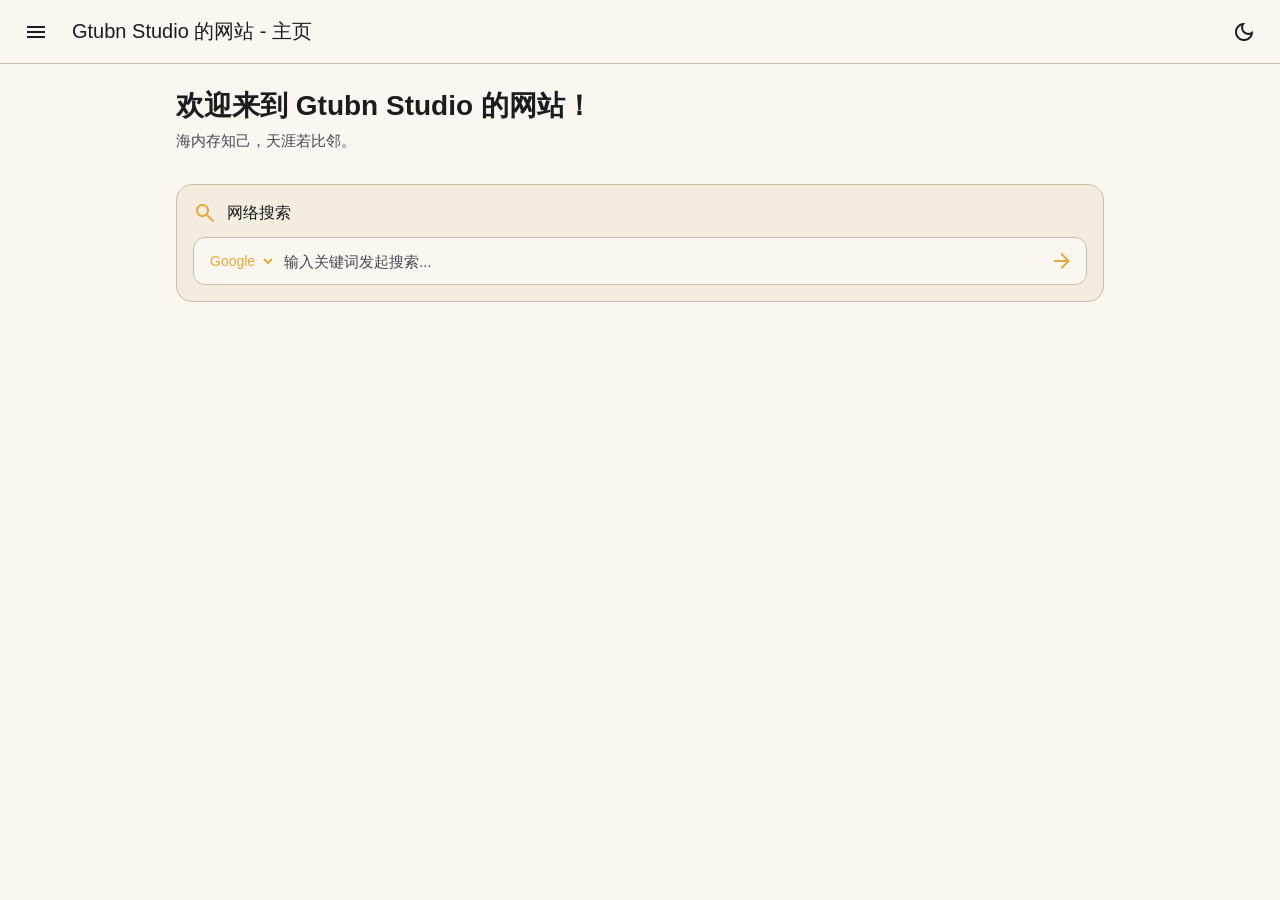
==== commit 991a2f1e: "Update index.html" ====
--- a/index.html
+++ b/index.html
@@ -3,9 +3,7 @@
 <head>
   <meta charset="UTF-8">
   <title>Redirecting...</title>
-  <!-- HTTP 机制 0 秒自动跳转 -->
   <meta http-equiv="refresh" content="0; url=./home.html">
-  <!-- JavaScript 机制无缝重定向（不留历史记录） -->
   <script>
     window.location.replace("./home.html");
   </script>
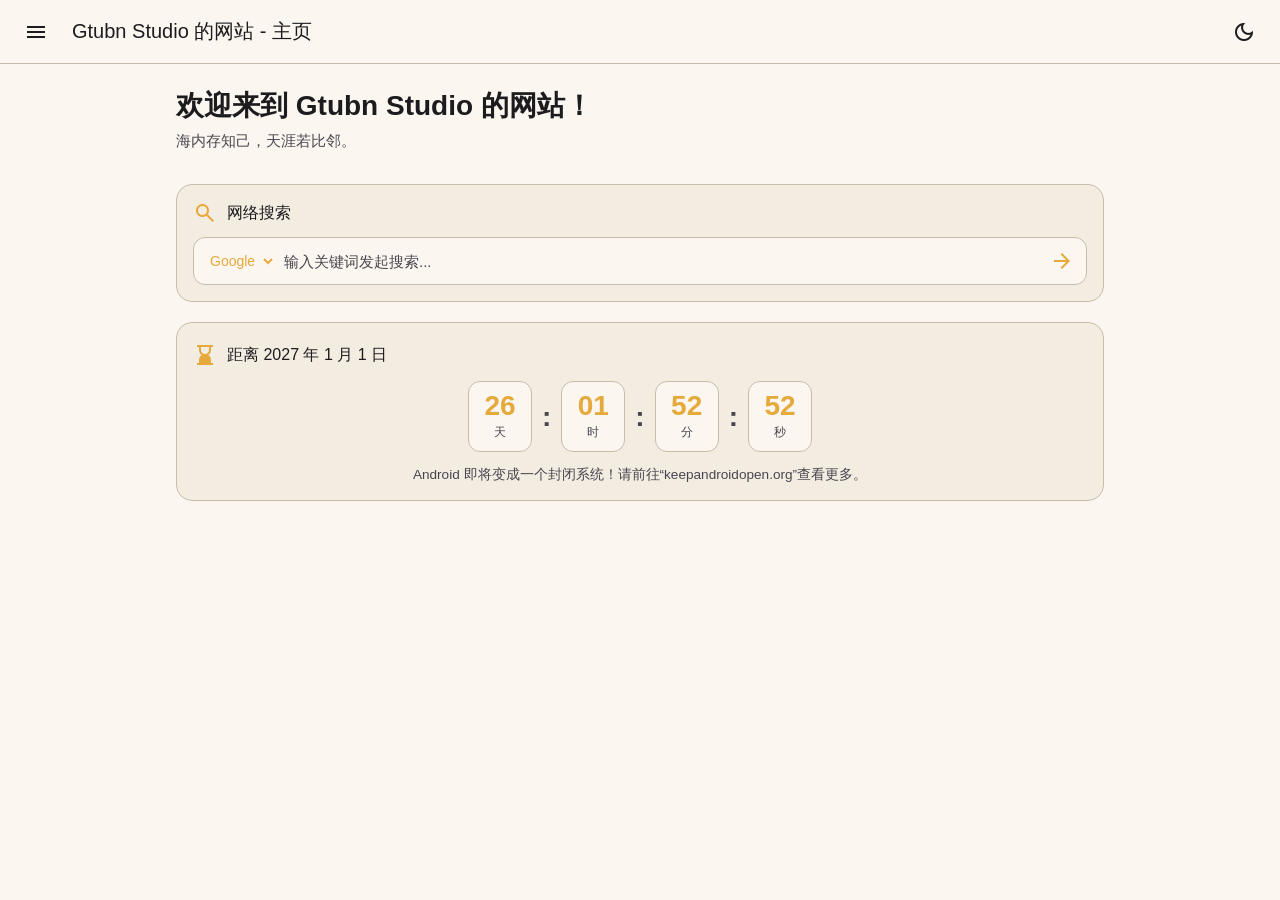
==== commit df595539: "Update index.html" ====
--- a/index.html
+++ b/index.html
@@ -3,7 +3,7 @@
 <head>
   <meta charset="UTF-8">
   <title>Redirecting...</title>
-  <meta http-equiv="refresh" content="0; url=./home.html">
+  <meta http-equiv="refresh" content="0; url=./homenew.html">
   <script>
     window.location.replace("./home.html");
   </script>
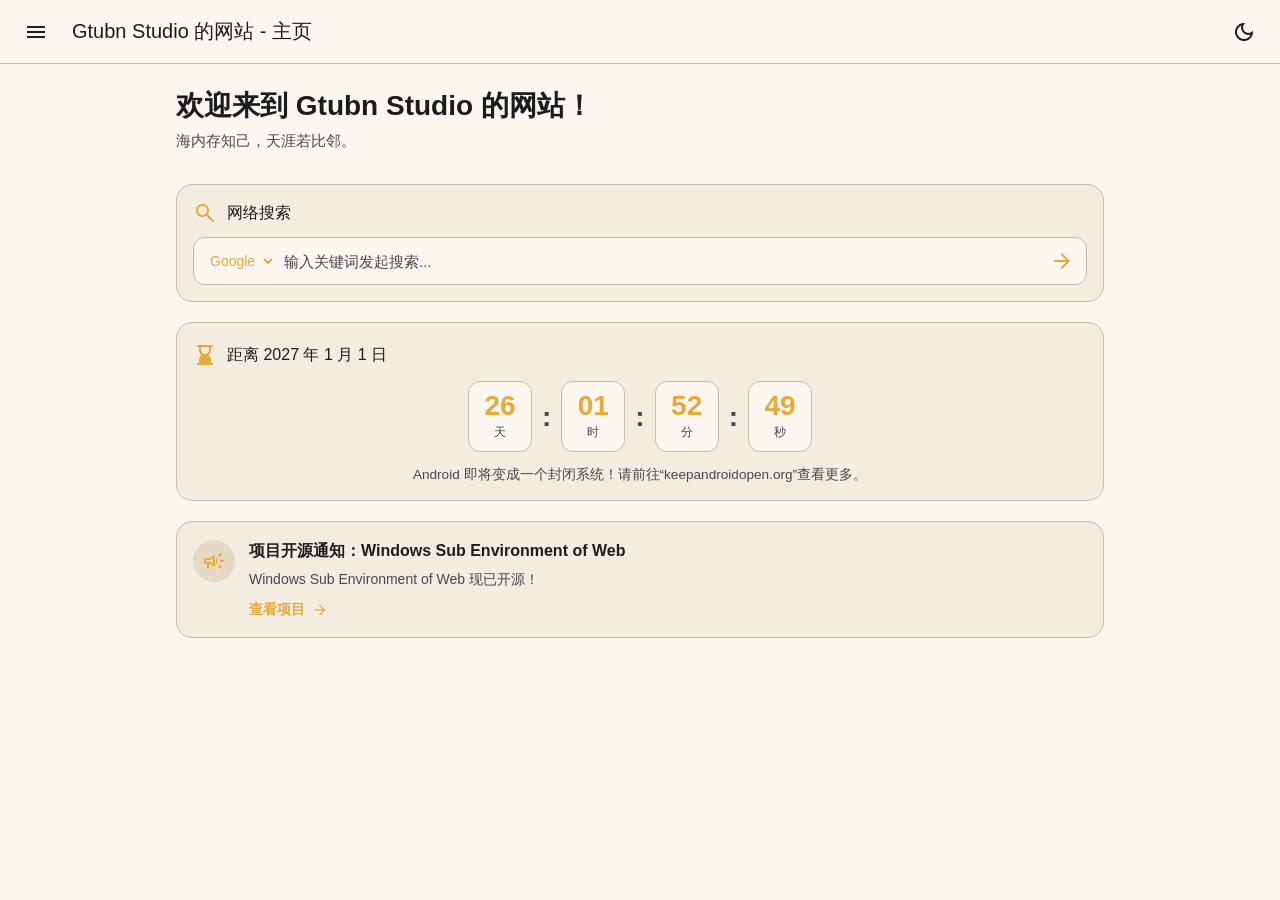
==== commit 4bfb2fb3: "Update index.html" ====
--- a/index.html
+++ b/index.html
@@ -5,7 +5,7 @@
   <title>Redirecting...</title>
   <meta http-equiv="refresh" content="0; url=./homenew.html">
   <script>
-    window.location.replace("./home.html");
+    window.location.replace("./homenew.html");
   </script>
 </head>
 <body></body>
